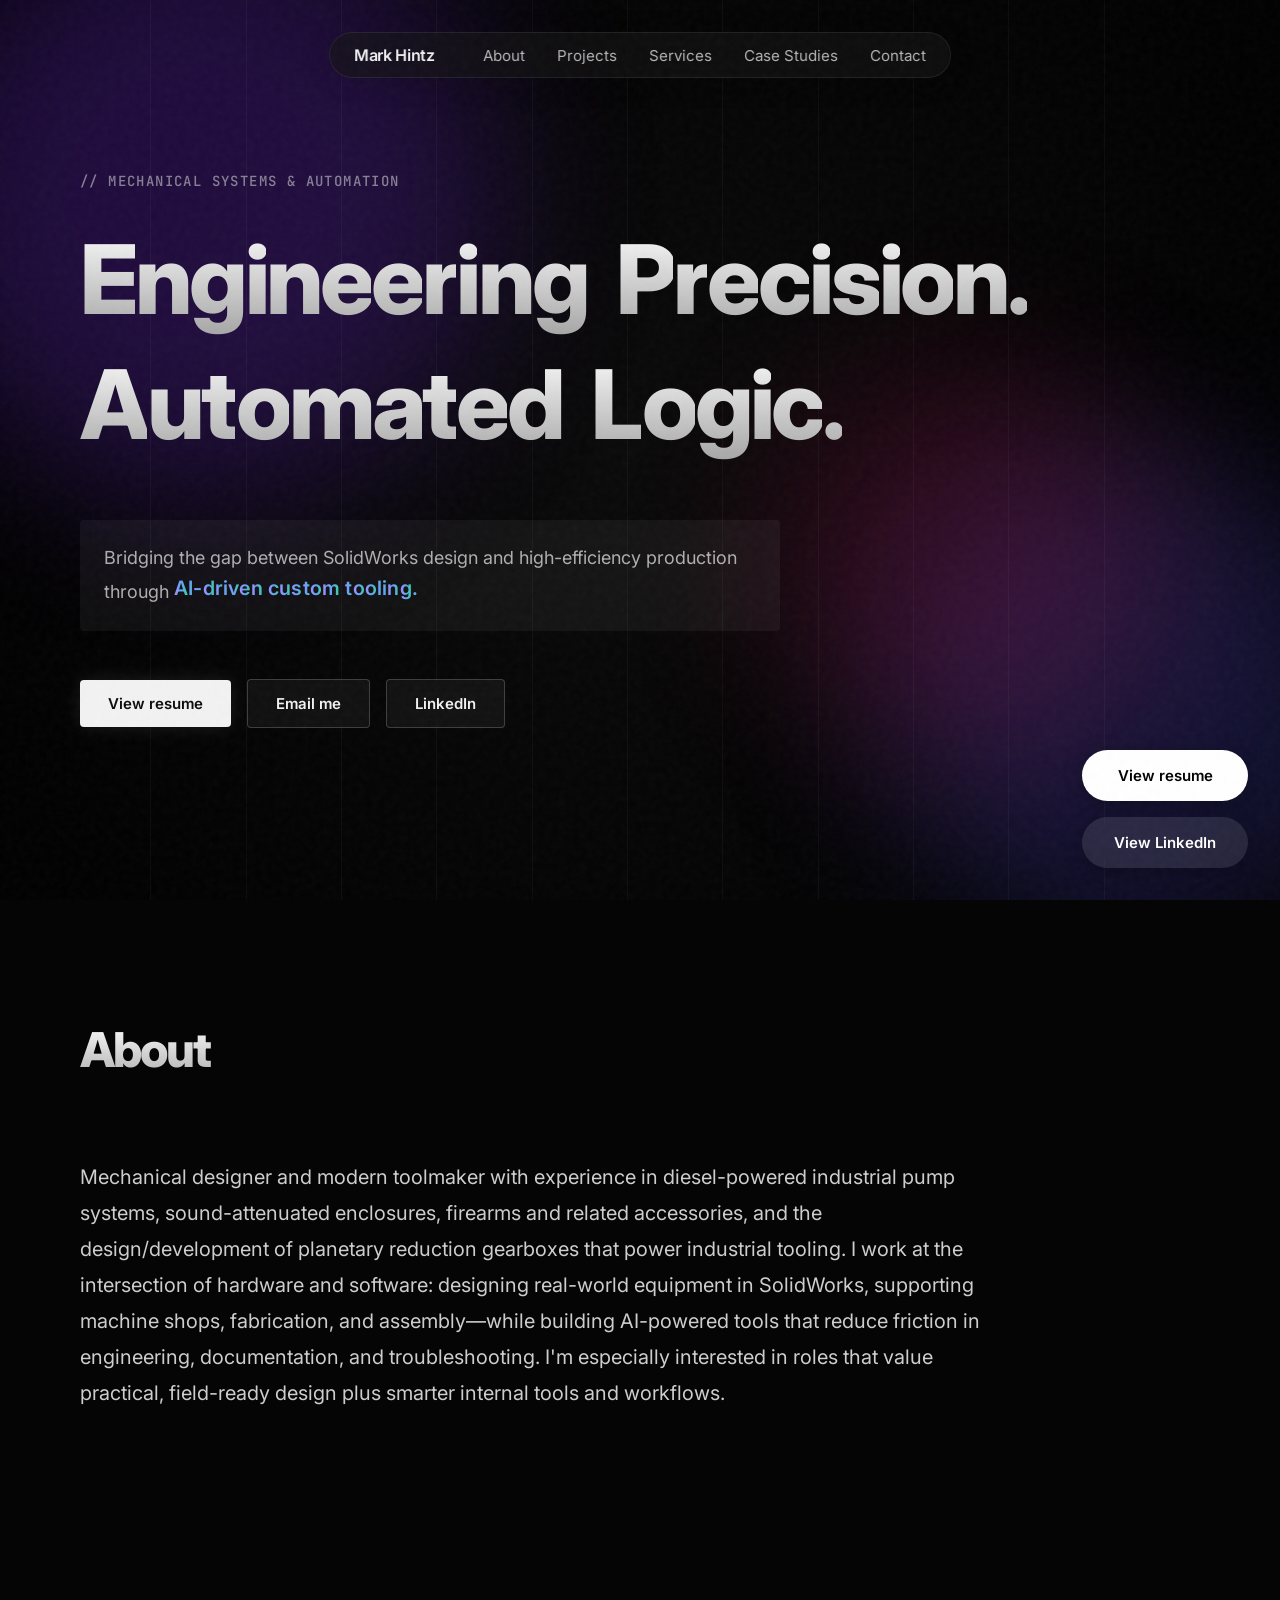
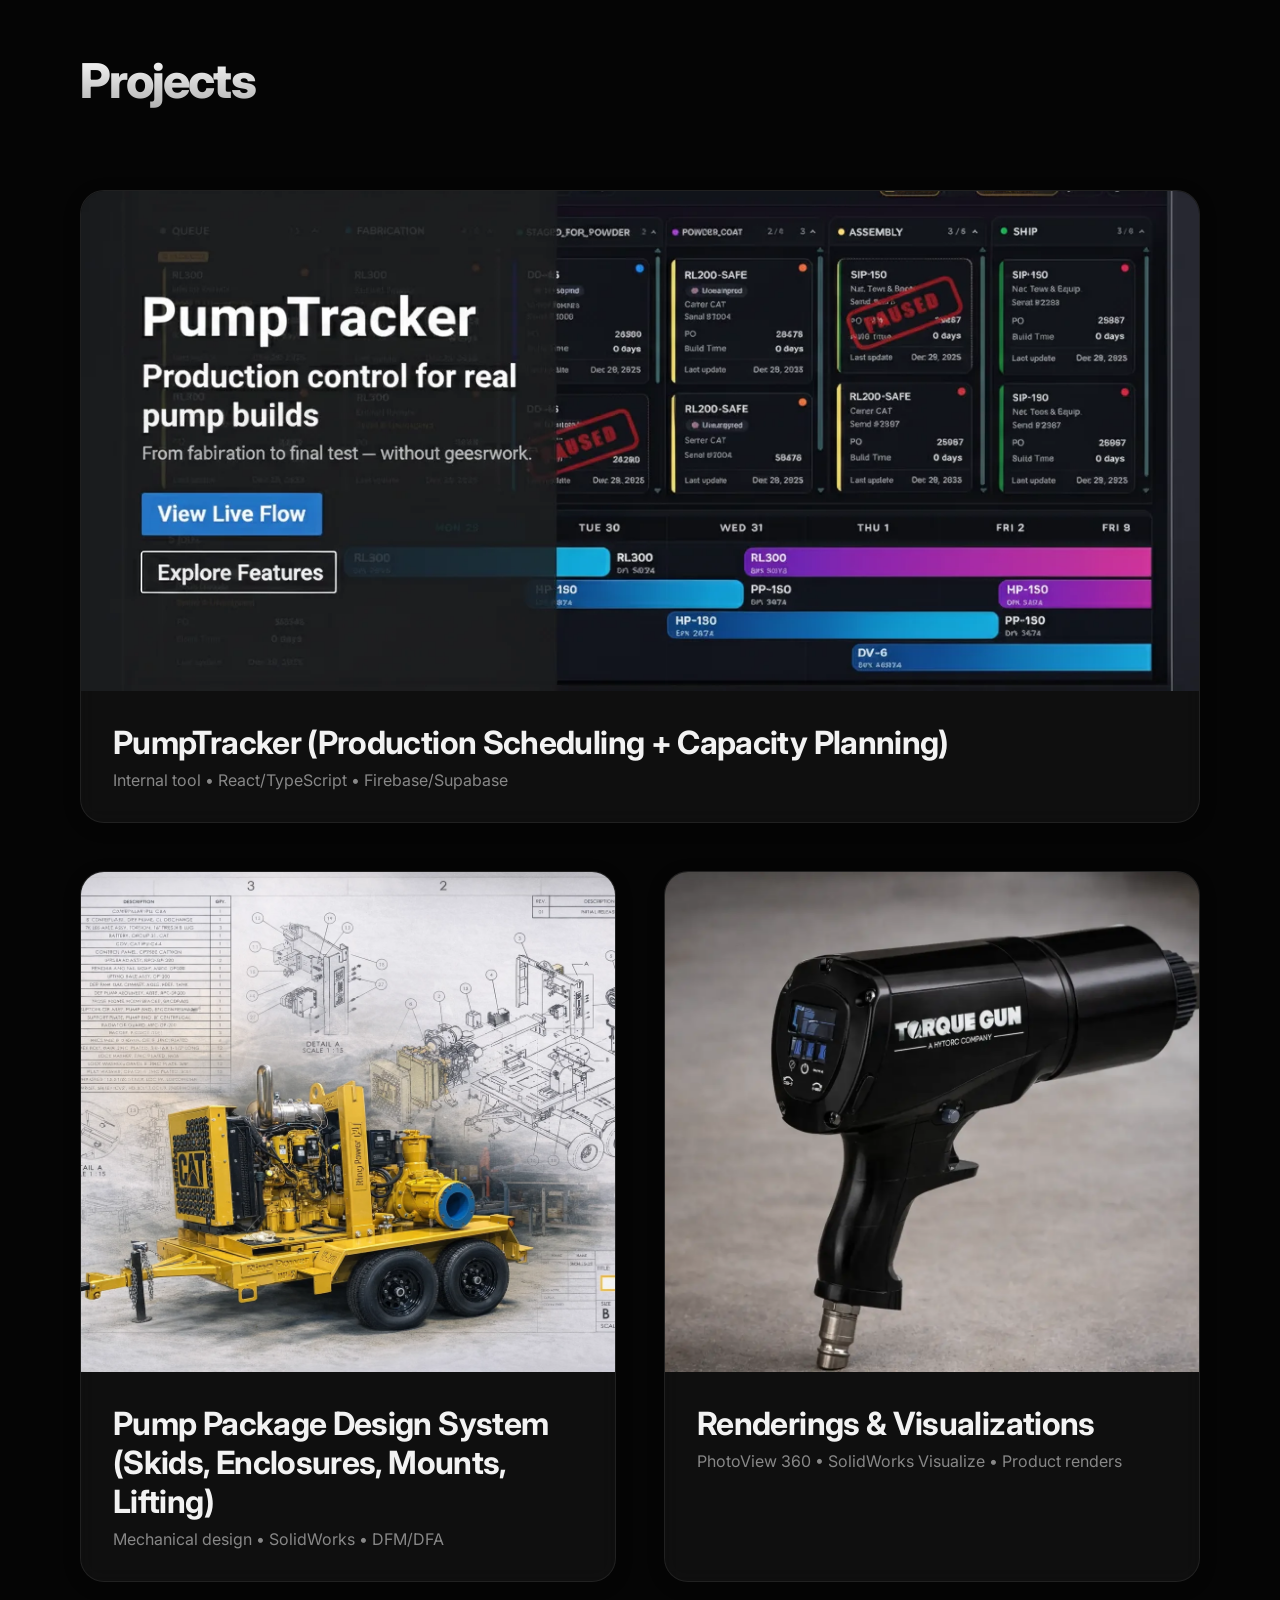
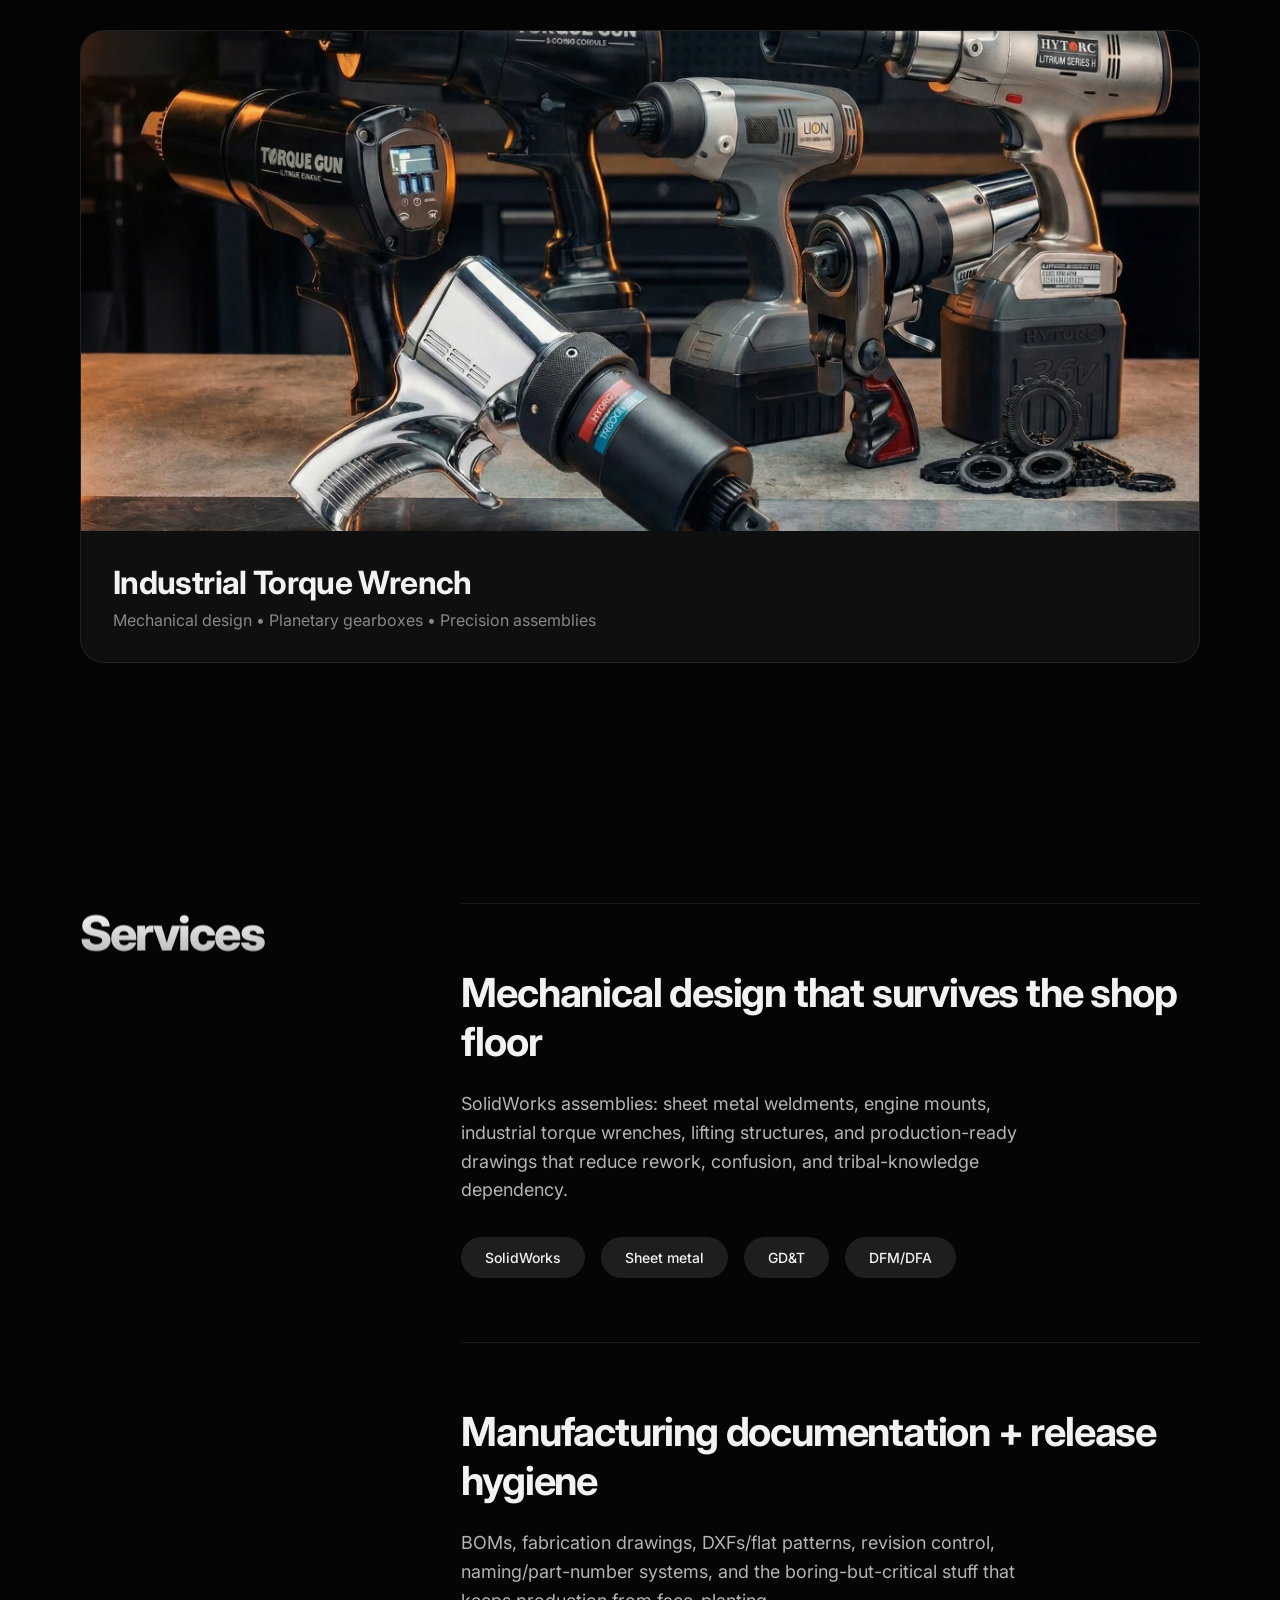
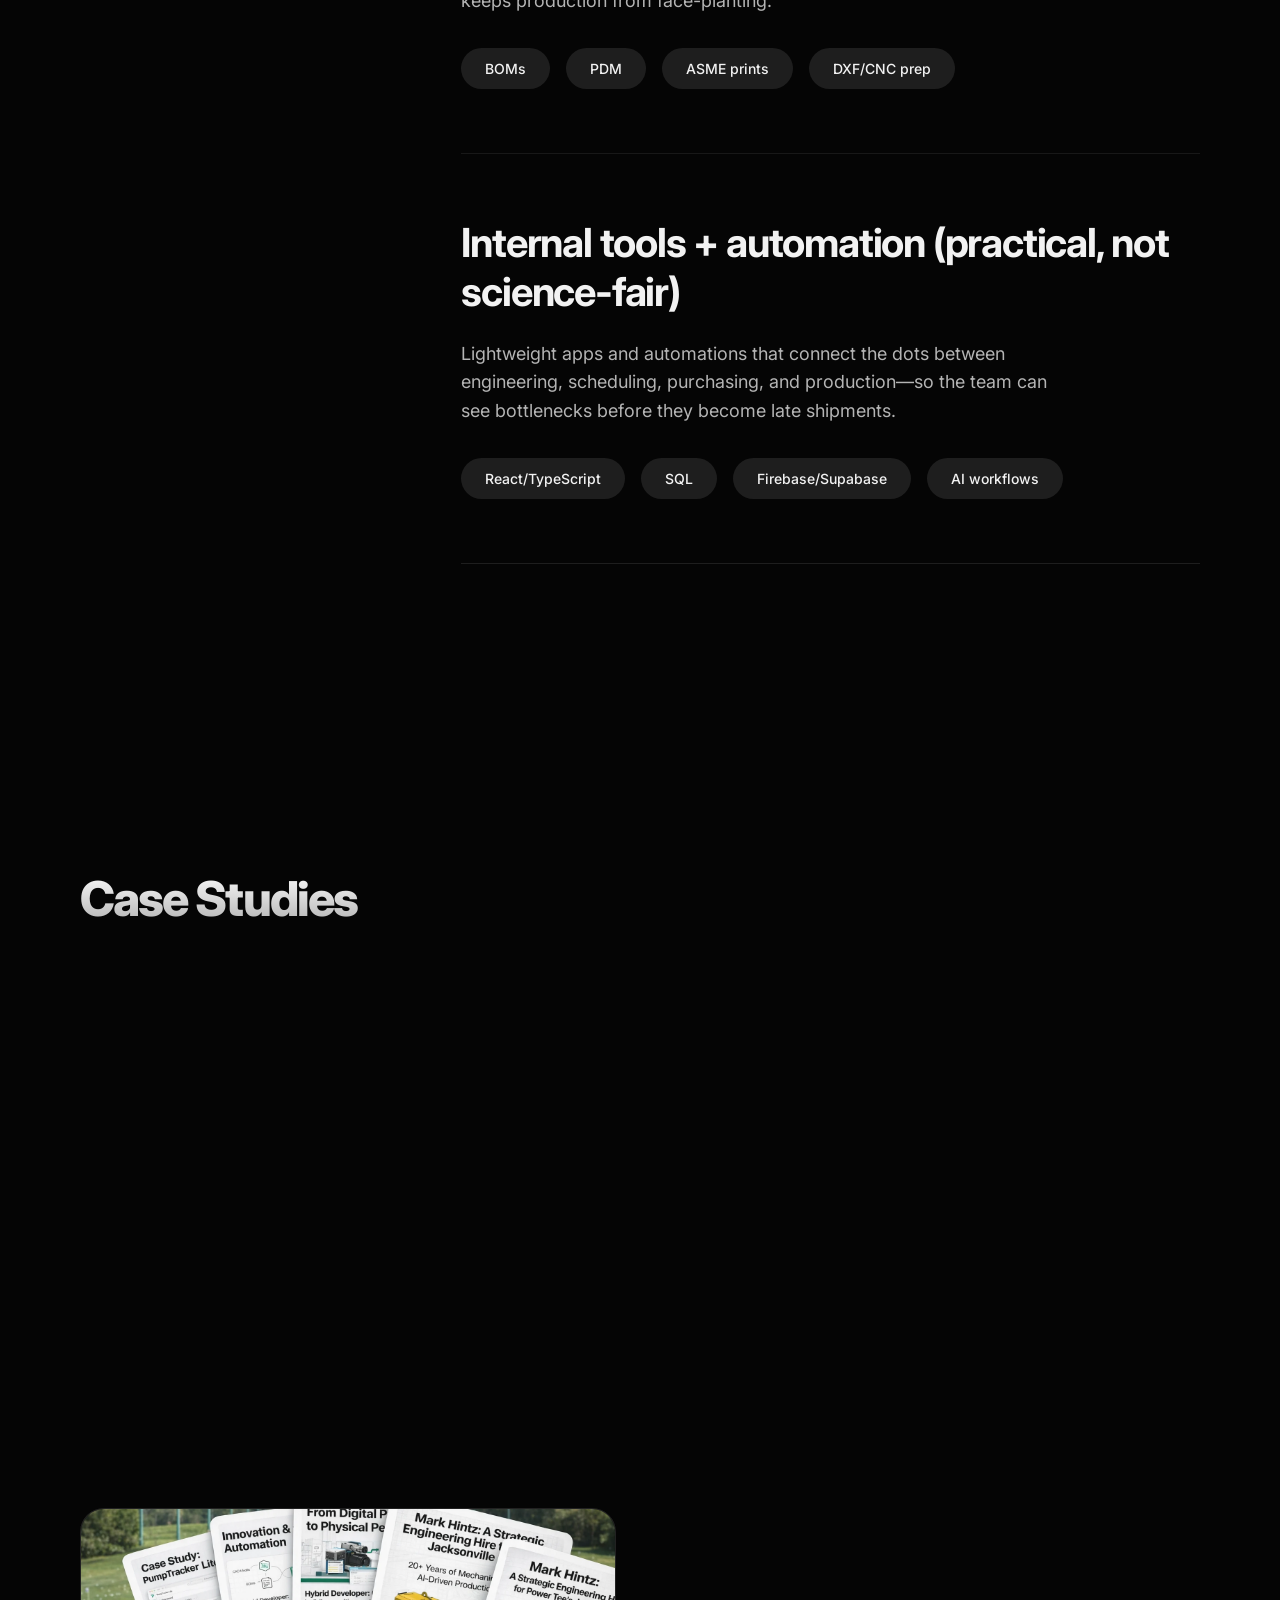
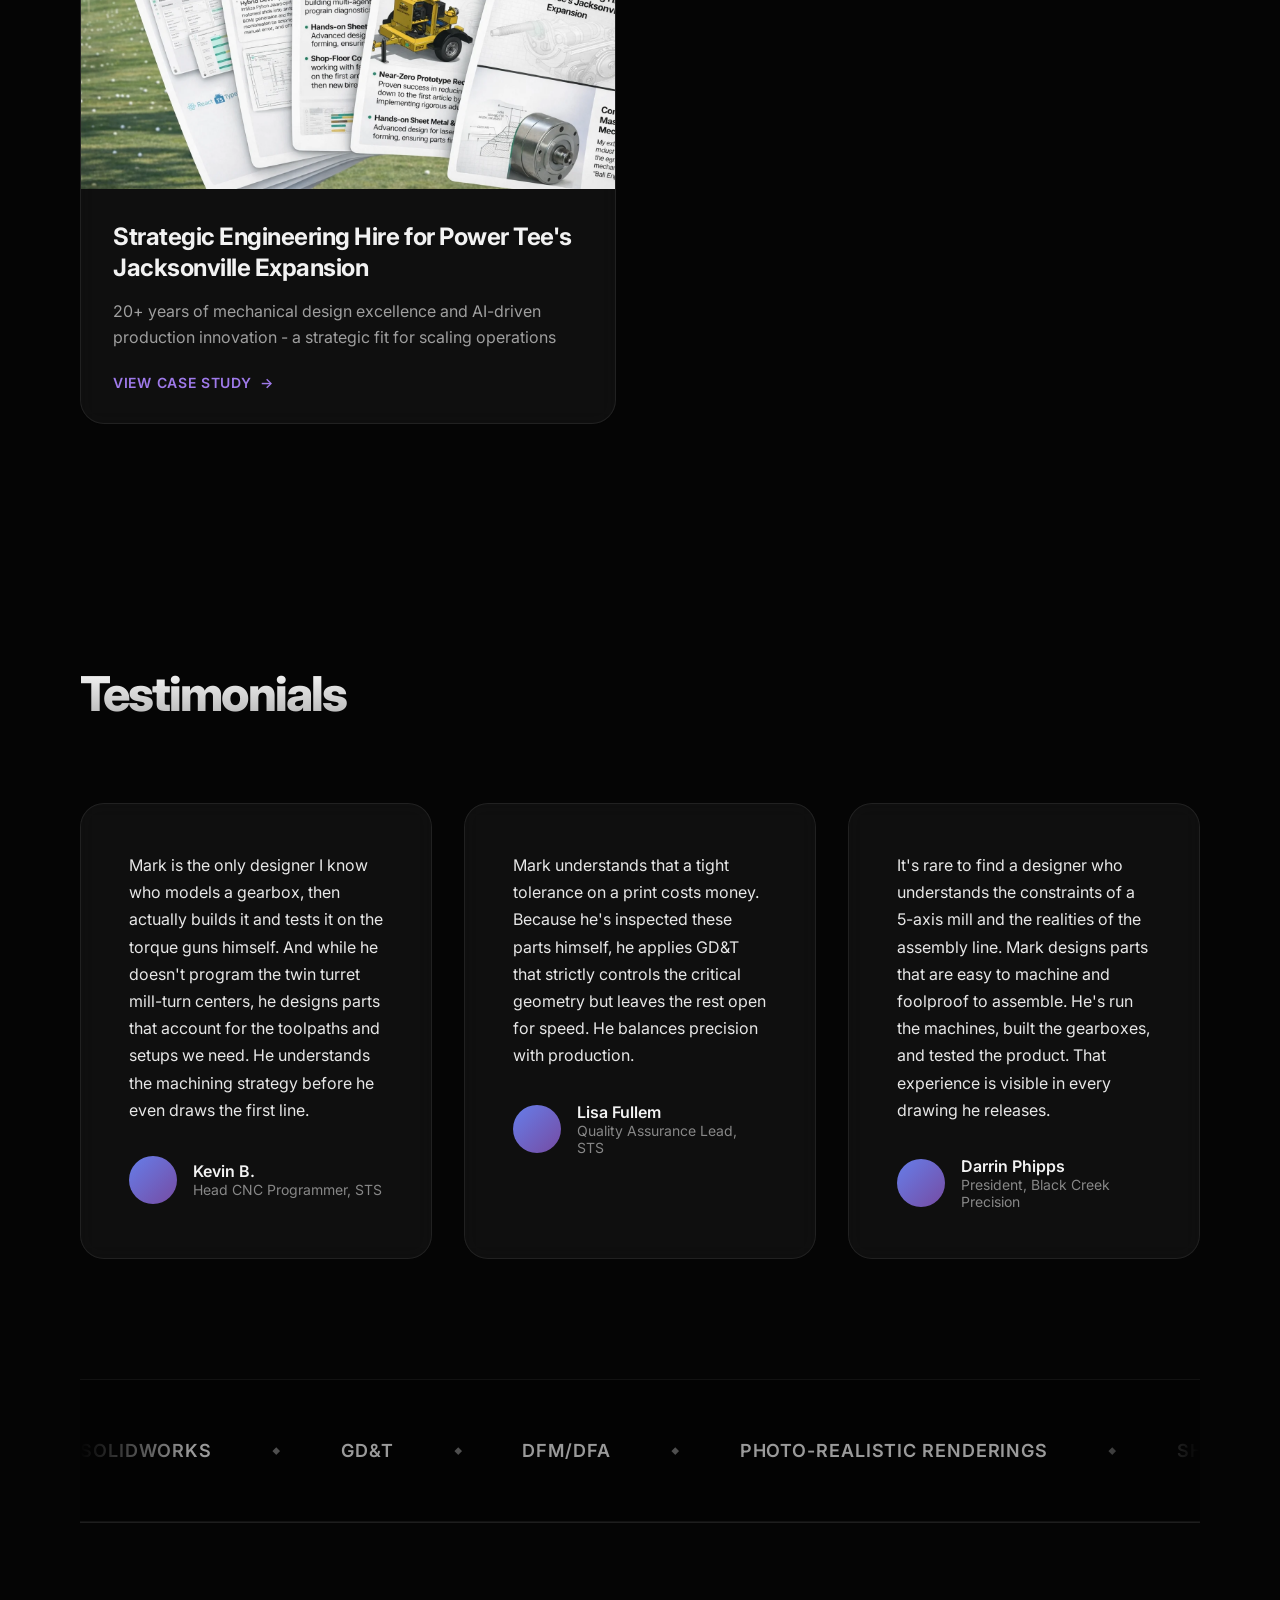
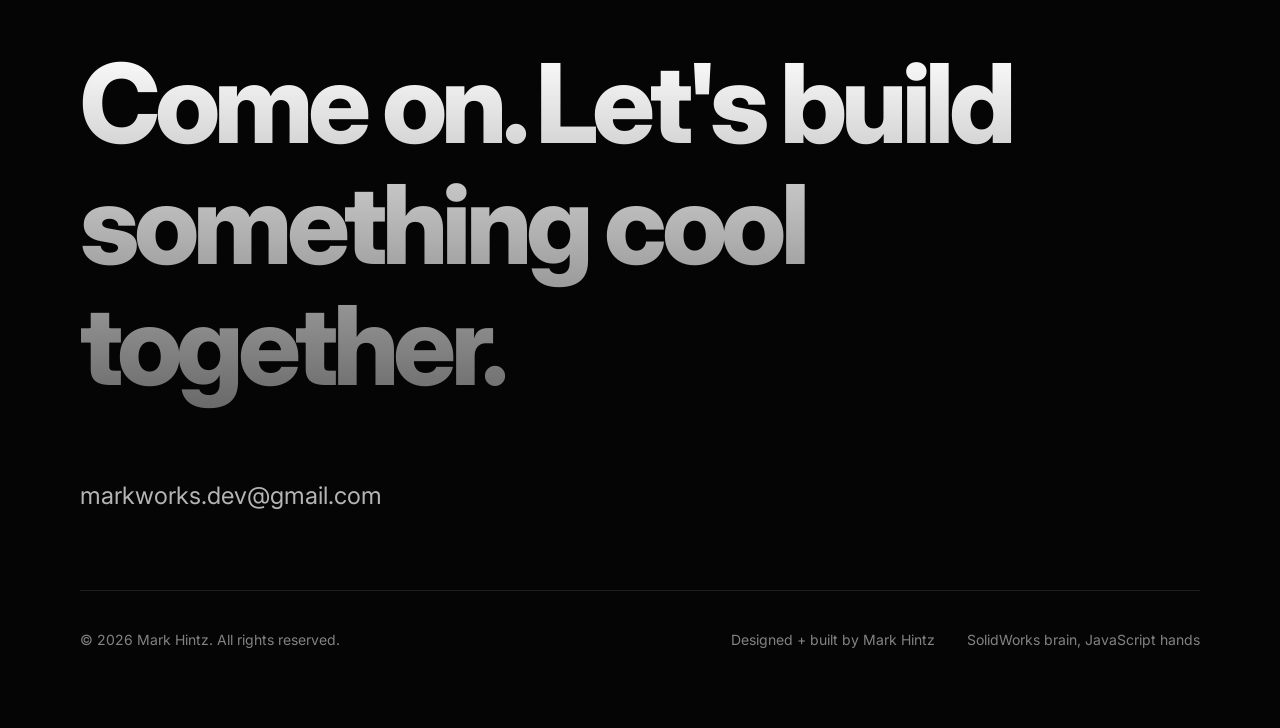
==== site/index.html @ 37dd0a4d "Deploy multi-file portfolio to gh-pages Extracted from standalone HTML: - index.html (clean shell, 4" ====
<!DOCTYPE html>
<html lang="en">
  <head>
    <meta charset="utf-8" />
    <meta content="width=device-width, initial-scale=1.0" name="viewport" />
    <title id="page-title">Portfolio</title>
    <link href="https://fonts.googleapis.com" rel="preconnect" />
    <link crossorigin="" href="https://fonts.gstatic.com" rel="preconnect" />
    <link
      href="https://fonts.googleapis.com/css2?family=Inter:wght@400;500;600;700;800&amp;family=JetBrains+Mono:wght@400;500&amp;display=swap"
      rel="stylesheet"
    />
    
    
  
<link rel="stylesheet" href="css/styles.css">
</head>
  <body>
    <div class="bg-noise"></div>
    <div class="bg-glows">
      <div class="glow-blob glow-blob-1 parallax-layer parallax-layer-1"></div>
      <div class="glow-blob glow-blob-2 parallax-layer parallax-layer-2"></div>
      <div class="glow-blob glow-blob-3 parallax-layer parallax-layer-3"></div>
    </div>
    <div class="grid-overlay">
      <div class="grid-container">
        <div class="grid-line"></div>
        <div class="grid-line"></div>
        <div class="grid-line"></div>
        <div class="grid-line"></div>
        <div class="grid-line"></div>
        <div class="grid-line"></div>
        <div class="grid-line"></div>
        <div class="grid-line"></div>
        <div class="grid-line"></div>
        <div class="grid-line"></div>
        <div class="grid-line"></div>
        <div class="grid-line"></div>
      </div>
    </div>
    <nav class="floating-nav">
      <div class="nav-logo" id="nav-logo"></div>
      <div class="nav-links" id="nav-links"></div>
    </nav>
    <div class="fixed-cta" id="fixed-cta"></div>
    <div class="content-wrapper">
      <section class="hero-section">
        <div class="hero-super-header" id="hero-super-header"></div>
        <div class="hero-title-container">
          <div class="reveal-mask">
            <h1 class="hero-title-line magnetic-text-target" id="title-line-1"></h1>
          </div>
          <div class="reveal-mask">
            <h1 class="hero-title-line magnetic-text-target" id="title-line-2"></h1>
          </div>
        </div>
        <div class="hero-description-box">
          <p class="hero-subtitle" id="hero-subtitle"></p>
        </div>
        <div class="hero-actions" id="hero-actions"></div>
      </section>
      <section class="about-section" id="about">
        <div class="reveal-mask">
          <h2 class="section-title reveal-text">About</h2>
        </div>
        <p class="about-text" id="about-text"></p>
      </section>
      <section class="projects-section" id="projects">
        <div class="reveal-mask">
          <h2 class="section-title reveal-text">Projects</h2>
        </div>
        <div class="projects-grid" id="projects-grid"></div>
      </section>
      <section class="services-section" id="services">
        <div class="services-sticky">
          <div class="reveal-mask">
            <h2 class="section-title reveal-text">Services</h2>
          </div>
        </div>
        <div class="services-content" id="services-content"></div>
      </section>
      <section class="case-studies-section" id="case-studies">
        <div class="reveal-mask">
          <h2 class="section-title reveal-text">Case Studies</h2>
        </div>
        <div class="case-studies-grid" id="case-studies-grid"></div>
      </section>
      <section class="testimonials-section">
        <div class="reveal-mask">
          <h2 class="section-title reveal-text">Testimonials</h2>
        </div>
        <div class="testimonials-grid" id="testimonials-grid"></div>
      </section>
      <!-- Skills Ticker Section -->
      <section class="ticker-section">
        <div class="ticker-wrapper">
          <div class="ticker-track" id="ticker-track"></div>
        </div>
      </section>
      <footer class="footer-section" id="contact">
        <h2 class="footer-cta" id="footer-cta"></h2>
        <a class="footer-email" href="" id="footer-email"> </a>
        <div class="footer-bottom">
          <div class="footer-copyright" id="footer-copyright"></div>
          <div class="footer-credits" id="footer-credits"></div>
        </div>
      </footer>
    </div>
    <div class="lightbox" id="lightbox">
      <button class="lightbox-close" id="lightbox-close">×</button>
      <button class="lightbox-prev" id="lightbox-prev">❮</button>
      <button class="lightbox-next" id="lightbox-next">❯</button>
      <div class="lightbox-content">
        <img alt="" class="lightbox-image" id="lightbox-image" src="" />
      </div>
      <div class="lightbox-counter" id="lightbox-counter"></div>
    </div>
    </div>
    
    
  

<script src="js/scripts.js"></script>
</body>
</html>
---- site/css/styles.css ----
/* === styles.css === */
/* ============================================
   LUCID PORTFOLIO TEMPLATE - STYLES
   ============================================ */

/* RESET & BASE */
* {
  font-family: "Inter", sans-serif;
  margin: 0;
  padding: 0;
  box-sizing: border-box;
    margin: 0;
    padding: 0;
    box-sizing: border-box;
}

html {
    /* scroll-behavior: smooth; -- REMOVED to prevent conflict with Lenis */
}

body {
  background-color: #050505; /* Darker, richer black */
  color: #f2f2f2;
  overflow-x: hidden;
  position: relative;
}

/* ============================================
   AMBIENT BACKGROUNDS
   ============================================ */
.bg-noise {
  position: fixed;
  top: 0;
  left: 0;
  width: 100%;
  height: 100%;
  pointer-events: none;
  z-index: 9999;
  opacity: 0.035;
  background-image: url("[data-uri]");
}

.bg-glows {
  position: fixed;
  top: 0;
  left: 0;
  width: 100%;
  height: 100%;
  z-index: -1;
  overflow: hidden;
  background: radial-gradient(circle at 50% 50%, #0a0a0a 0%, #000000 100%);
}

.glow-blob {
  position: absolute;
  border-radius: 50%;
  filter: blur(80px);
  opacity: 0.4;
  animation: floatBlob 20s infinite alternate cubic-bezier(0.4, 0, 0.2, 1);
}

.glow-blob-1 {
  width: 600px;
  height: 600px;
  background: #4c1d95; /* Deep Purple */
  top: -100px;
  left: -100px;
  animation-delay: 0s;
}

.glow-blob-2 {
  width: 500px;
  height: 500px;
  background: #312e81; /* Indigo */
  bottom: -50px;
  right: -100px;
  animation-delay: -5s;
}

.glow-blob-3 {
  width: 400px;
  height: 400px;
  background: #be185d; /* Pink/Magenta Accent */
  top: 40%;
  left: 60%;
  opacity: 0.2;
  animation-delay: -10s;
}

@keyframes floatBlob {
  0% {
    transform: translate(0, 0) scale(1);
  }
  100% {
    transform: translate(40px, -40px) scale(1.1);
  }
}

/* ============================================
   12-COLUMN GRID OVERLAY
   ============================================ */
.grid-overlay {
  position: fixed;
  top: 0;
  left: 0;
  right: 0;
  bottom: 0;
  pointer-events: none;
  z-index: 0;
}

.grid-container {
  max-width: 1400px;
  margin: 0 auto;
  height: 100%;
  display: grid;
  grid-template-columns: repeat(12, 1fr);
  gap: 24px;
  padding: 0 80px;
}

.grid-line {
    border-right: 1px solid rgba(255, 255, 255, 0.04); /* Fainter grid lines */
    height: 100%;
}

.grid-line:last-child {
  border-right: none;
}

/* ============================================
   CONTENT WRAPPER
   ============================================ */
.content-wrapper {
  position: relative;
  z-index: 1;
  max-width: 1400px;
  margin: 0 auto;
  padding: 0 80px;
}

/* ============================================
   FLOATING NAVIGATION
   ============================================ */
.floating-nav {
  position: fixed;
  top: 32px;
  left: 50%;
  transform: translateX(-50%);
  background: rgba(20, 20, 20, 0.6);
  backdrop-filter: blur(16px);
  -webkit-backdrop-filter: blur(16px);
  border-radius: 100px;
  padding: 12px 24px;
  display: flex;
  align-items: center;
  gap: 48px;
  z-index: 100;
  border: 1px solid rgba(255, 255, 255, 0.08);
  box-shadow: 0 4px 30px rgba(0, 0, 0, 0.1);
}

.nav-logo {
  font-weight: 600;
  font-size: 16px;
  letter-spacing: -0.02em;
}

.nav-links {
  display: flex;
  gap: 32px;
}

.nav-link {
  color: rgba(255, 255, 255, 0.7);
  text-decoration: none;
  font-size: 15px;
  transition: color 0.2s;
}

.nav-link:hover {
  color: rgba(255, 255, 255, 1);
}

/* ============================================
   HERO SECTION - Industrial Tech Aesthetic
   ============================================ */
.hero-section {
  min-height: 100vh;
  display: flex;
  flex-direction: column;
  justify-content: center;
  padding-top: 120px;
  padding-bottom: 120px;
}

.hero-super-header {
  font-family: "JetBrains Mono", monospace;
  font-size: 14px;
  font-weight: 500;
  text-transform: uppercase;
  letter-spacing: 0.1em;
  color: rgba(242, 242, 242, 0.5);
  margin-bottom: 32px;
  opacity: 0;
  transform: translateY(20px);
  transition: opacity 0.6s cubic-bezier(0.4, 0, 0.2, 1),
    transform 0.6s cubic-bezier(0.4, 0, 0.2, 1);
}

.hero-super-header.animate {
  opacity: 1;
  transform: translateY(0);
}

.hero-title-container {
  margin-bottom: 48px;
}

.hero-title-line {
  font-size: 96px;
  font-weight: 800; /* Bolder */
  line-height: 1.2; /* Increased from 1.05 to prevent clipping */
  letter-spacing: -0.04em;
  color: #f2f2f2;
  padding-bottom: 0.1em; /* Extra space for descenders */
  /* Optional: Gentle gradient fill for text */
  background: linear-gradient(180deg, #ffffff 0%, #a5a5a5 100%);
  -webkit-background-clip: text;
  -webkit-text-fill-color: transparent;
  background-clip: text;
  text-fill-color: transparent;
  /* Start visible - let child magnetic-text chars handle the animation */
  opacity: 1;
  transform: translateY(0);
}

/* When magnetic-text is applied, don't use the parent animation */
.hero-title-line.magnetic-text {
  opacity: 1 !important;
  transform: none !important;
}

#title-line-1 {
  transition-delay: 0.1s;
}

#title-line-2 {
  transition-delay: 0.25s;
}

.hero-description-box {
  background: rgba(255, 255, 255, 0.05);
  border-radius: 4px;
  padding: 24px;
  max-width: 700px; /* Widened to accommodate cycling text */
  margin-bottom: 48px;
  overflow: visible; /* Ensure cycling text is visible */
}

.hero-subtitle {
  font-size: 18px;
  font-weight: 400;
  line-height: 1.6;
  color: rgba(242, 242, 242, 0.7);
  margin: 0;
}

.hero-actions {
  display: flex;
  gap: 16px;
  align-items: center;
}

.hero-dot {
  display: none;
}

.hero-link {
  display: inline-block;
  padding: 14px 28px;
  font-weight: 600;
  font-size: 15px;
  text-decoration: none;
  border-radius: 4px;
  transition: all 0.2s ease;
}

.hero-link:first-of-type {
  background: #f2f2f2;
  color: #0d0d0d;
  box-shadow: 0 0 20px rgba(255, 255, 255, 0.1);
}

.hero-link:first-of-type:hover {
  background: #ffffff;
  transform: translateY(-2px);
  box-shadow: 0 0 30px rgba(255, 255, 255, 0.3);
}

.hero-link:not(:first-of-type) {
  background: rgba(255, 255, 255, 0.05); /* Glassy background */
  backdrop-filter: blur(10px);
  color: #f2f2f2;
  border: 1px solid rgba(242, 242, 242, 0.2);
}

.hero-link:not(:first-of-type):hover {
  border-color: #f2f2f2;
  color: #f2f2f2;
  background: rgba(255, 255, 255, 0.1);
  box-shadow: 0 0 20px rgba(255, 255, 255, 0.1);
}

/* ============================================
   ABOUT SECTION
   ============================================ */
.about-section {
  padding: 120px 0;
  max-width: 900px;
}

.about-text {
  font-size: 20px;
  line-height: 1.8;
  color: rgba(255, 255, 255, 0.8);
}

/* ============================================
   PROJECTS SECTION
   ============================================ */
.projects-section {
  padding: 120px 0;
}

.section-title {
  font-size: 48px;
  font-weight: 800;
  letter-spacing: -0.04em;
  margin-bottom: 80px;
  background: linear-gradient(180deg, #ffffff 0%, #b0b0b0 100%);
  -webkit-background-clip: text;
  -webkit-text-fill-color: transparent;
  background-clip: text;
}

.projects-grid {
  display: grid;
  grid-template-columns: repeat(2, 1fr);
  gap: 48px;
  grid-auto-flow: dense; /* Helps pack the bento grid tightly */
}

/* BENTO GRID UTILITIES */
.project-card.span-2 {
    grid-column: span 2;
}

@media (max-width: 1024px) {
    .project-card.span-2 {
        grid-column: span 1;
    }
}

.project-card {
  cursor: pointer;
  overflow: visible; /* Needed for 3D pop-out elements to not be clipped if they extend? actually hidden usually breaks 3D children sometimes, but let's keep hidden for border-radius mask */
  overflow: hidden; /* keeping it hidden for now to maintain border radius clipping of image */
  border-radius: 24px;
  background: rgba(30, 30, 30, 0.4);
  border: 1px solid rgba(255, 255, 255, 0.08);
  backdrop-filter: blur(10px);
  -webkit-backdrop-filter: blur(10px);
  transition: transform 0.1s linear, background 0.4s ease, box-shadow 0.4s ease, border-color 0.4s ease; /* Fast transform for tilt */
  box-shadow: 0 4px 20px rgba(0, 0, 0, 0.1);
  transform-style: preserve-3d;
  will-change: transform;
}

.project-card:hover {
  transform: translateY(-8px) scale(1.01);
  background: rgba(40, 40, 40, 0.6);
  border-color: rgba(255, 255, 255, 0.2);
  box-shadow: 0 20px 40px rgba(0, 0, 0, 0.4), 0 0 40px rgba(76, 29, 149, 0.1); /* Subtle colored glow */
}

.project-image-container {
  width: 100%;
  height: 500px;
  overflow: hidden;
  position: relative;
}

.project-image {
  width: 100%;
  height: 100%;
  object-fit: cover;
  transition: transform 0.4s cubic-bezier(0.25, 1, 0.5, 1);
  transform: translateZ(0);
}

.project-card:hover .project-image {
  transform: scale(1.1) translateZ(50px); /* Pop out effect */
}

.project-info {
  padding: 32px;
}

.project-title {
  font-size: 32px;
  font-weight: 700;
  letter-spacing: -0.02em;
  margin-bottom: 8px;
}

.project-category {
  font-size: 16px;
  color: rgba(255, 255, 255, 0.5);
}

/* ============================================
   SERVICES SECTION
   ============================================ */
.services-section {
  padding: 120px 0;
  display: grid;
  grid-template-columns: repeat(12, 1fr);
  gap: 24px;
}

.services-sticky {
  grid-column: 1 / 5;
  position: sticky;
  top: 120px;
  align-self: start;
}

.services-content {
  grid-column: 5 / 13;
}

.service-item {
  border-top: 1px solid rgba(255, 255, 255, 0.08);
  padding: 64px 0;
}

.service-item:last-child {
  border-bottom: 1px solid rgba(255, 255, 255, 0.1);
}

.service-title {
  font-size: 40px;
  font-weight: 700;
  letter-spacing: -0.03em;
  margin-bottom: 24px;
}

.service-description {
  font-size: 18px;
  line-height: 1.6;
  color: rgba(255, 255, 255, 0.7);
  margin-bottom: 32px;
  max-width: 600px;
}

.service-tags {
  display: flex;
  gap: 16px;
  flex-wrap: wrap;
}

.service-tag {
  background: rgba(255, 255, 255, 0.1);
  padding: 12px 24px;
  border-radius: 100px;
  font-size: 14px;
  font-weight: 500;
}

/* ============================================
   CASE STUDIES SECTION
   ============================================ */
.case-studies-section {
  padding: 120px 0;
}

.case-studies-grid {
  display: grid;
  grid-template-columns: repeat(2, 1fr);
  gap: 48px;
}

.case-study-card {
  cursor: pointer;
  border-radius: 24px;
  overflow: hidden;
  background: rgba(30, 30, 30, 0.4);
  border: 1px solid rgba(255, 255, 255, 0.08);
  backdrop-filter: blur(10px);
  transition: all 0.4s cubic-bezier(0.25, 1, 0.5, 1), border-color 0.3s ease;
  display: flex;
  flex-direction: column;
  text-decoration: none;
  color: inherit;
}

.case-study-card:hover {
  transform: translateY(-8px);
  border-color: rgba(255, 255, 255, 0.3);
  box-shadow: 0 20px 40px rgba(0, 0, 0, 0.3);
}

.case-study-image-container {
  width: 100%;
  height: 280px;
  overflow: hidden;
  background: linear-gradient(135deg, #1a1a1a 0%, #2d2d2d 100%);
  display: flex;
  align-items: center;
  justify-content: center;
}

.case-study-image {
  width: 100%;
  height: 100%;
  object-fit: cover;
  transition: transform 0.6s cubic-bezier(0.4, 0, 0.2, 1);
}

.case-study-card:hover .case-study-image {
  transform: scale(1.05);
}

.case-study-info {
  padding: 32px;
  flex: 1;
  display: flex;
  flex-direction: column;
}

.case-study-title {
  font-size: 24px;
  font-weight: 700;
  letter-spacing: -0.02em;
  margin-bottom: 16px;
  line-height: 1.3;
}

.case-study-description {
  font-size: 16px;
  line-height: 1.6;
  color: rgba(255, 255, 255, 0.6);
  margin-bottom: 24px;
  flex: 1;
}

.case-study-cta {
  display: inline-flex;
  align-items: center;
  gap: 8px;
  font-size: 14px;
  font-weight: 600;
  color: #9f7aea;
  text-transform: uppercase;
  letter-spacing: 0.05em;
}

.case-study-cta::after {
  content: "→";
  transition: transform 0.2s ease;
}

.case-study-card:hover .case-study-cta::after {
  transform: translateX(4px);
}

/* ============================================
   TESTIMONIALS SECTION
   ============================================ */
.testimonials-section {
  padding: 120px 0;
}

.testimonials-grid {
  display: grid;
  grid-template-columns: repeat(3, 1fr);
  gap: 32px;
}

.testimonial-card {
  background: rgba(30, 30, 30, 0.4);
  padding: 48px;
  border-radius: 24px;
  border: 1px solid rgba(255, 255, 255, 0.08);
  backdrop-filter: blur(10px);
  transition: transform 0.3s ease;
}

.testimonial-card:hover {
  background: rgba(40, 40, 40, 0.5);
  border-color: rgba(255, 255, 255, 0.15);
}

.testimonial-text {
  font-size: 16px;
  line-height: 1.7;
  color: rgba(255, 255, 255, 0.9);
  margin-bottom: 32px;
}

.testimonial-author {
  display: flex;
  align-items: center;
  gap: 16px;
}

.testimonial-avatar {
  width: 48px;
  height: 48px;
  border-radius: 50%;
  background: linear-gradient(135deg, #667eea 0%, #764ba2 100%);
  flex-shrink: 0;
}

.testimonial-name {
  font-weight: 600;
  font-size: 16px;
}

.testimonial-role {
  font-size: 14px;
  color: rgba(255, 255, 255, 0.5);
}

/* ============================================
   FOOTER
   ============================================ */
.footer-section {
  padding: 120px 0 80px;
  border-top: 1px solid rgba(255, 255, 255, 0.1);
}

.footer-cta {
  font-size: 110px; /* Massive footer text */
  font-weight: 800;
  letter-spacing: -0.05em;
  line-height: 1.1; /* Increased from 0.9 to prevent clipping */
  padding-bottom: 0.1em; /* Extra space for descenders */
  margin-bottom: 64px;
  max-width: 100%;
  background: linear-gradient(180deg, #ffffff 0%, #666666 100%);
  -webkit-background-clip: text;
  -webkit-text-fill-color: transparent;
  background-clip: text;
}

.footer-email {
  font-size: 24px;
  color: rgba(255, 255, 255, 0.7);
  text-decoration: none;
  display: inline-block;
  margin-bottom: 80px;
  transition: color 0.2s;
}

.footer-email:hover {
  color: #ffffff;
}

.footer-bottom {
  display: flex;
  justify-content: space-between;
  align-items: center;
  padding-top: 40px;
  border-top: 1px solid rgba(255, 255, 255, 0.1);
}

.footer-copyright {
  font-size: 14px;
  color: rgba(255, 255, 255, 0.5);
}

.footer-credits {
  display: flex;
  gap: 32px;
  font-size: 14px;
  color: rgba(255, 255, 255, 0.5);
}

/* ============================================
   FIXED CTA BUTTONS
   ============================================ */
.fixed-cta {
  position: fixed;
  right: 32px;
  bottom: 32px;
  display: flex;
  flex-direction: column;
  gap: 16px;
  z-index: 100;
}

.cta-button {
  background: #ffffff;
  color: #000000;
  padding: 16px 32px;
  border-radius: 100px;
  font-weight: 600;
  font-size: 15px;
  text-decoration: none;
  transition: transform 0.2s, box-shadow 0.2s;
  box-shadow: 0 4px 20px rgba(0, 0, 0, 0.3);
  text-align: center;
}

.cta-button:hover {
  transform: translateY(-2px);
  box-shadow: 0 8px 30px rgba(0, 0, 0, 0.4);
}

.cta-button-secondary {
  background: rgba(255, 255, 255, 0.1);
  color: #ffffff;
  backdrop-filter: blur(10px);
}

/* ============================================
   LIGHTBOX
   ============================================ */
.lightbox {
  display: none;
  position: fixed;
  top: 0;
  left: 0;
  right: 0;
  bottom: 0;
  background: rgba(0, 0, 0, 0.8);
  backdrop-filter: blur(20px);
  -webkit-backdrop-filter: blur(20px);
  z-index: 1000;
  justify-content: center;
  align-items: center;
}

.lightbox.active {
  display: flex;
}

.lightbox-content {
  max-width: 90vw;
  max-height: 85vh;
  display: flex;
  justify-content: center;
  align-items: center;
}

.lightbox-image {
  max-width: 100%;
  max-height: 85vh;
  object-fit: contain;
  border-radius: 8px;
  box-shadow: 0 20px 60px rgba(0, 0, 0, 0.5);
}

.lightbox-close {
  position: absolute;
  top: 24px;
  right: 32px;
  background: none;
  border: none;
  color: #ffffff;
  font-size: 48px;
  cursor: pointer;
  opacity: 0.7;
  transition: opacity 0.2s;
  z-index: 1001;
  line-height: 1;
}

.lightbox-close:hover {
  opacity: 1;
}

.lightbox-prev,
.lightbox-next {
  position: absolute;
  top: 50%;
  transform: translateY(-50%);
  background: rgba(255, 255, 255, 0.1);
  border: none;
  color: #ffffff;
  font-size: 32px;
  cursor: pointer;
  padding: 20px 16px;
  border-radius: 8px;
  opacity: 0.7;
  transition: opacity 0.2s, background 0.2s;
  z-index: 1001;
}

.lightbox-prev:hover,
.lightbox-next:hover {
  opacity: 1;
  background: rgba(255, 255, 255, 0.2);
}

.lightbox-prev {
  left: 24px;
}

.lightbox-next {
  right: 24px;
}

.lightbox-counter {
  position: absolute;
  bottom: 24px;
  left: 50%;
  transform: translateX(-50%);
  color: rgba(255, 255, 255, 0.7);
  font-size: 14px;
  font-weight: 500;
}

/* ============================================
   RESPONSIVE BREAKPOINTS
   ============================================ */
@media (max-width: 1024px) {
  .grid-container {
    padding: 0 40px;
  }

  .content-wrapper {
    padding: 0 40px;
  }

  .hero-title-line {
    font-size: 64px;
  }

  .projects-grid {
    grid-template-columns: 1fr;
  }

  .case-studies-grid,
  .testimonials-grid {
    grid-template-columns: 1fr;
  }

  .services-section {
    grid-template-columns: 1fr;
  }

  .services-sticky {
    position: relative;
    top: 0;
    grid-column: 1 / -1;
  }

  .services-content {
    grid-column: 1 / -1;
  }
}

@media (max-width: 640px) {
  .grid-container {
    padding: 0 24px;
  }

  .content-wrapper {
    padding: 0 24px;
  }

  .floating-nav {
    width: auto;
    max-width: calc(100% - 32px);
    gap: 16px;
    padding: 12px 20px;
    overflow-x: auto; /* Scrollable pill */
    -webkit-overflow-scrolling: touch;
    white-space: nowrap;
    justify-content: flex-start; /* Align left to allow scrolling start */
    /* Hide scrollbar */
    scrollbar-width: none;
    -ms-overflow-style: none;
  }
  
  .floating-nav::-webkit-scrollbar {
    display: none;
  }

  .nav-logo {
     display: none; /* Save space on mobile, or keep if small? Let's hide to focus on links */
  }

  .nav-links {
    gap: 24px;
    display: flex;
    flex-wrap: nowrap;
  }

  .hero-title-line {
    font-size: 48px;
  }

  .hero-title-container {
    grid-column: 1 / -1;
  }

  .hero-subtitle,
  .hero-actions {
    grid-column: 1 / -1;
  }

  .case-studies-grid,
  .testimonials-grid {
    grid-template-columns: 1fr;
  }

  .footer-cta {
    font-size: 48px;
  }

  .footer-bottom {
    flex-direction: column;
    gap: 24px;
    align-items: flex-start;
  }

  .fixed-cta {
    right: 16px;
    bottom: 16px;
  }
}

/* ============================================
   MASK-REVEAL ANIMATIONS
   ============================================ */
.reveal-mask {
    overflow: hidden;
    display: block;
}

.reveal-text {
    transform: translateY(110%);
    transition: transform 1.2s cubic-bezier(0.16, 1, 0.3, 1);
    display: block;
    will-change: transform;
}

.reveal-mask.animate .reveal-text {
    transform: translateY(0);
}

/* === animations.css === */
/* ============================================
   ENHANCED PORTFOLIO ANIMATIONS
   Premium animation effects for cutting-edge feel
   ============================================ */

/* ============================================
   1. MAGNETIC TEXT REVEAL
   Character-by-character spring entrance
   ============================================ */
.magnetic-text {
  display: inline-flex;
  flex-wrap: wrap;
  overflow: hidden;
}

.magnetic-text .char {
  display: inline-block;
  opacity: 0;
  transform: translateY(100%);
  animation: magneticReveal 0.8s cubic-bezier(0.16, 1, 0.3, 1) forwards;
  /* Override inherited transparent fill from parent gradient text */
  background: linear-gradient(180deg, #ffffff 0%, #a5a5a5 100%) !important;
  -webkit-background-clip: text !important;
  -webkit-text-fill-color: transparent !important;
  background-clip: text !important;
  color: #ffffff; /* Fallback for browsers that don't support background-clip: text */
}

@keyframes magneticReveal {
  0% {
    opacity: 0;
    transform: translateY(100%) rotate(8deg);
  }
  60% {
    opacity: 1;
    transform: translateY(-5%) rotate(-1deg);
  }
  100% {
    opacity: 1;
    transform: translateY(0) rotate(0deg);
  }
}

/* Staggered delays generated by JS, but define base timing */
.magnetic-text .char:nth-child(1) {
  animation-delay: 0.05s;
}
.magnetic-text .char:nth-child(2) {
  animation-delay: 0.08s;
}
.magnetic-text .char:nth-child(3) {
  animation-delay: 0.11s;
}
.magnetic-text .char:nth-child(4) {
  animation-delay: 0.14s;
}
.magnetic-text .char:nth-child(5) {
  animation-delay: 0.17s;
}
.magnetic-text .char:nth-child(6) {
  animation-delay: 0.2s;
}
.magnetic-text .char:nth-child(7) {
  animation-delay: 0.23s;
}
.magnetic-text .char:nth-child(8) {
  animation-delay: 0.26s;
}
.magnetic-text .char:nth-child(9) {
  animation-delay: 0.29s;
}
.magnetic-text .char:nth-child(10) {
  animation-delay: 0.32s;
}

/* Word wrapper for proper spacing */
.magnetic-text .word {
  display: inline-flex;
  margin-right: 0.3em;
  white-space: nowrap;
}

.magnetic-text .word:last-child {
  margin-right: 0;
}

/* ============================================
   2. PARALLAX FLOATING BACKGROUND
   Mouse-reactive depth movement
   ============================================ */
.parallax-layer {
  transition: transform 0.4s cubic-bezier(0.25, 0.46, 0.45, 0.94);
  will-change: transform;
}

.parallax-layer-1 {
  --parallax-speed: 0.02;
}

.parallax-layer-2 {
  --parallax-speed: 0.04;
}

.parallax-layer-3 {
  --parallax-speed: 0.06;
}

/* ============================================
   3. ROLLING TEXT HOVER EFFECT
   Slot-machine style character roll
   ============================================ */
.rolling-text {
  display: inline-flex;
  overflow: hidden;
  position: relative;
  cursor: pointer;
}

.rolling-text .char-wrapper {
  display: inline-block;
  position: relative;
  transition: transform 0.4s cubic-bezier(0.16, 1, 0.3, 1);
}

.rolling-text .char-wrapper::after {
  content: attr(data-char);
  position: absolute;
  top: 100%;
  left: 0;
  color: #fff;
}

.rolling-text:hover .char-wrapper {
  transform: translateY(-100%);
}

/* Staggered roll effect */
.rolling-text .char-wrapper:nth-child(1) {
  transition-delay: 0s;
}
.rolling-text .char-wrapper:nth-child(2) {
  transition-delay: 0.02s;
}
.rolling-text .char-wrapper:nth-child(3) {
  transition-delay: 0.04s;
}
.rolling-text .char-wrapper:nth-child(4) {
  transition-delay: 0.06s;
}
.rolling-text .char-wrapper:nth-child(5) {
  transition-delay: 0.08s;
}
.rolling-text .char-wrapper:nth-child(6) {
  transition-delay: 0.1s;
}
.rolling-text .char-wrapper:nth-child(7) {
  transition-delay: 0.12s;
}
.rolling-text .char-wrapper:nth-child(8) {
  transition-delay: 0.14s;
}
.rolling-text .char-wrapper:nth-child(9) {
  transition-delay: 0.16s;
}
.rolling-text .char-wrapper:nth-child(10) {
  transition-delay: 0.18s;
}
.rolling-text .char-wrapper:nth-child(11) {
  transition-delay: 0.2s;
}
.rolling-text .char-wrapper:nth-child(12) {
  transition-delay: 0.22s;
}

/* ============================================
   4. STAGGERED WORD CYCLE
   Auto-cycling phrases with stagger effect
   ============================================ */
.text-cycle-container {
  position: relative;
  display: inline-block;
  min-width: 300px; /* Ensure enough width for longest phrase */
  min-height: 1.4em;
  vertical-align: baseline;
  overflow: visible;
}

.text-cycle-word {
  position: absolute;
  left: 0;
  top: 0;
  display: inline-flex;
  white-space: nowrap;
  opacity: 0;
  transform: translateY(100%);
}

.text-cycle-word.active {
  opacity: 1;
  transform: translateY(0);
  /* Only positioning and layout - gradient goes on children */
  font-weight: 600;
  font-size: 1.1em;
  letter-spacing: 0.01em;
}

/* Apply gradient to individual characters for proper rendering */
.text-cycle-word.active .cycle-char {
  /* Gradient text effect - applied to each character, not parent */
  background: linear-gradient(90deg, #a78bfa 0%, #60a5fa 50%, #34d399 100%) !important;
  -webkit-background-clip: text !important;
  background-clip: text !important;
  -webkit-text-fill-color: transparent !important;
  /* Staggered character animation */
  animation: cycleCharIn 0.6s cubic-bezier(0.16, 1, 0.3, 1) forwards;
}

.text-cycle-word.exit {
  opacity: 0;
  transform: translateY(-100%);
}

.text-cycle-word .cycle-char {
  display: inline-block;
  transition: transform 0.5s cubic-bezier(0.16, 1, 0.3, 1),
    opacity 0.5s cubic-bezier(0.16, 1, 0.3, 1);
}

.text-cycle-word.exit .cycle-char {
  animation: cycleCharOut 0.4s cubic-bezier(0.7, 0, 0.84, 0) forwards;
}

@keyframes cycleCharIn {
  0% {
    opacity: 0;
    transform: translateY(100%);
  }
  100% {
    opacity: 1;
    transform: translateY(0);
  }
}

@keyframes cycleCharOut {
  0% {
    opacity: 1;
    transform: translateY(0);
  }
  100% {
    opacity: 0;
    transform: translateY(-100%);
  }
}

/* ============================================
   5. INFINITE MARQUEE TICKER
   Scrolling skills/keywords strip
   ============================================ */
.ticker-section {
  padding: 60px 0;
  overflow: hidden;
  border-top: 1px solid rgba(255, 255, 255, 0.06);
  border-bottom: 1px solid rgba(255, 255, 255, 0.06);
  background: rgba(0, 0, 0, 0.3);
  position: relative;
}

.ticker-wrapper {
  display: flex;
  width: 100%;
  overflow: hidden;
  mask-image: linear-gradient(
    to right,
    transparent 0%,
    black 10%,
    black 90%,
    transparent 100%
  );
  -webkit-mask-image: linear-gradient(
    to right,
    transparent 0%,
    black 10%,
    black 90%,
    transparent 100%
  );
}

.ticker-track {
  display: flex;
  gap: 60px;
  animation: tickerScroll 30s linear infinite;
  will-change: transform;
}

.ticker-wrapper:hover .ticker-track {
  animation-play-state: paused;
}

.ticker-item {
  font-size: 18px;
  font-weight: 600;
  letter-spacing: 0.05em;
  text-transform: uppercase;
  color: rgba(255, 255, 255, 0.6);
  white-space: nowrap;
  display: flex;
  align-items: center;
  gap: 60px;
  transition: color 0.3s ease;
}

.ticker-item:hover {
  color: rgba(255, 255, 255, 1);
}

.ticker-item::after {
  content: "◆";
  font-size: 8px;
  color: rgba(255, 255, 255, 0.3);
}

@keyframes tickerScroll {
  0% {
    transform: translateX(0);
  }
  100% {
    transform: translateX(-50%);
  }
}

/* Slow down on hover */
.ticker-wrapper:hover .ticker-track {
  animation-duration: 60s;
}

/* ============================================
   REDUCED MOTION SUPPORT
   Respect user accessibility preferences
   ============================================ */
@media (prefers-reduced-motion: reduce) {
  .magnetic-text .char {
    animation: none;
    opacity: 1;
    transform: none;
  }

  .parallax-layer {
    transition: none;
  }

  .rolling-text .char-wrapper {
    transition: none;
  }

  .rolling-text:hover .char-wrapper {
    transform: none;
  }

  .text-cycle-word.active .cycle-char,
  .text-cycle-word.exit .cycle-char {
    animation: none;
  }

  .ticker-track {
    animation: none;
  }
}
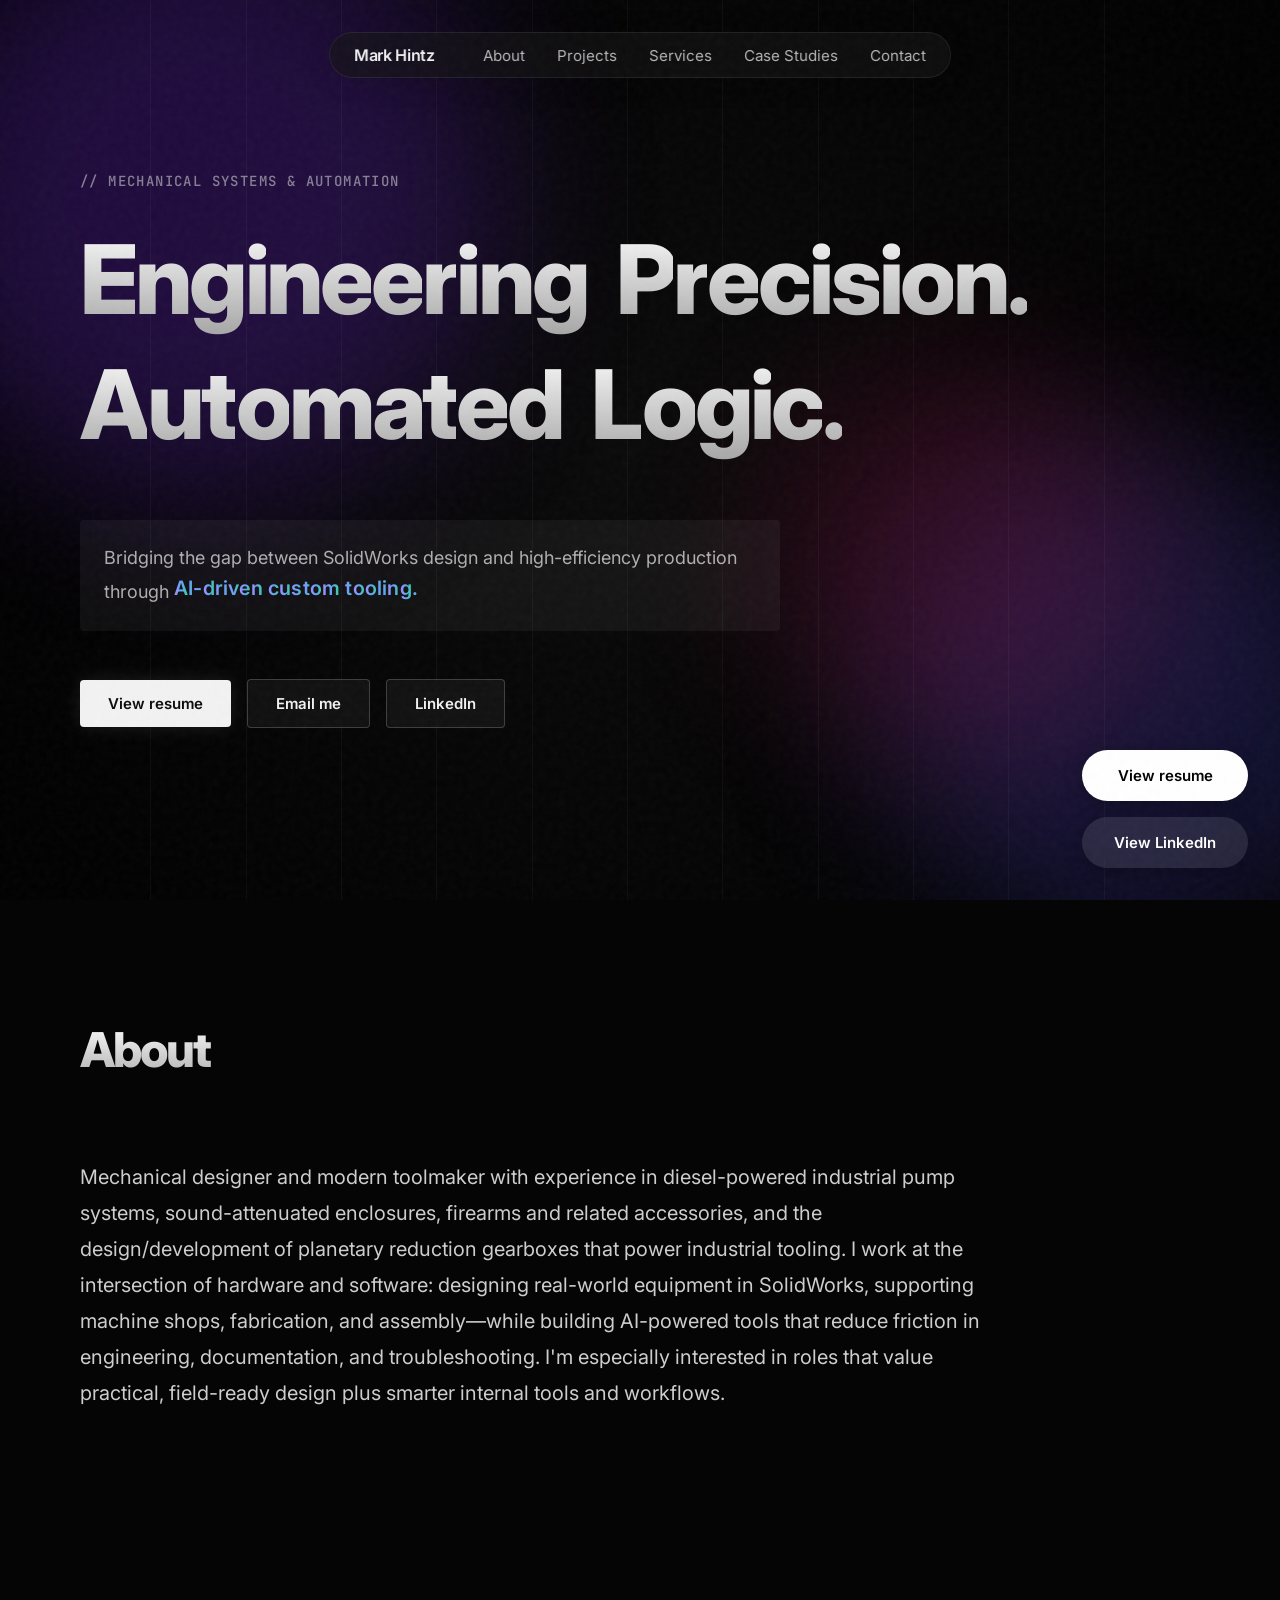
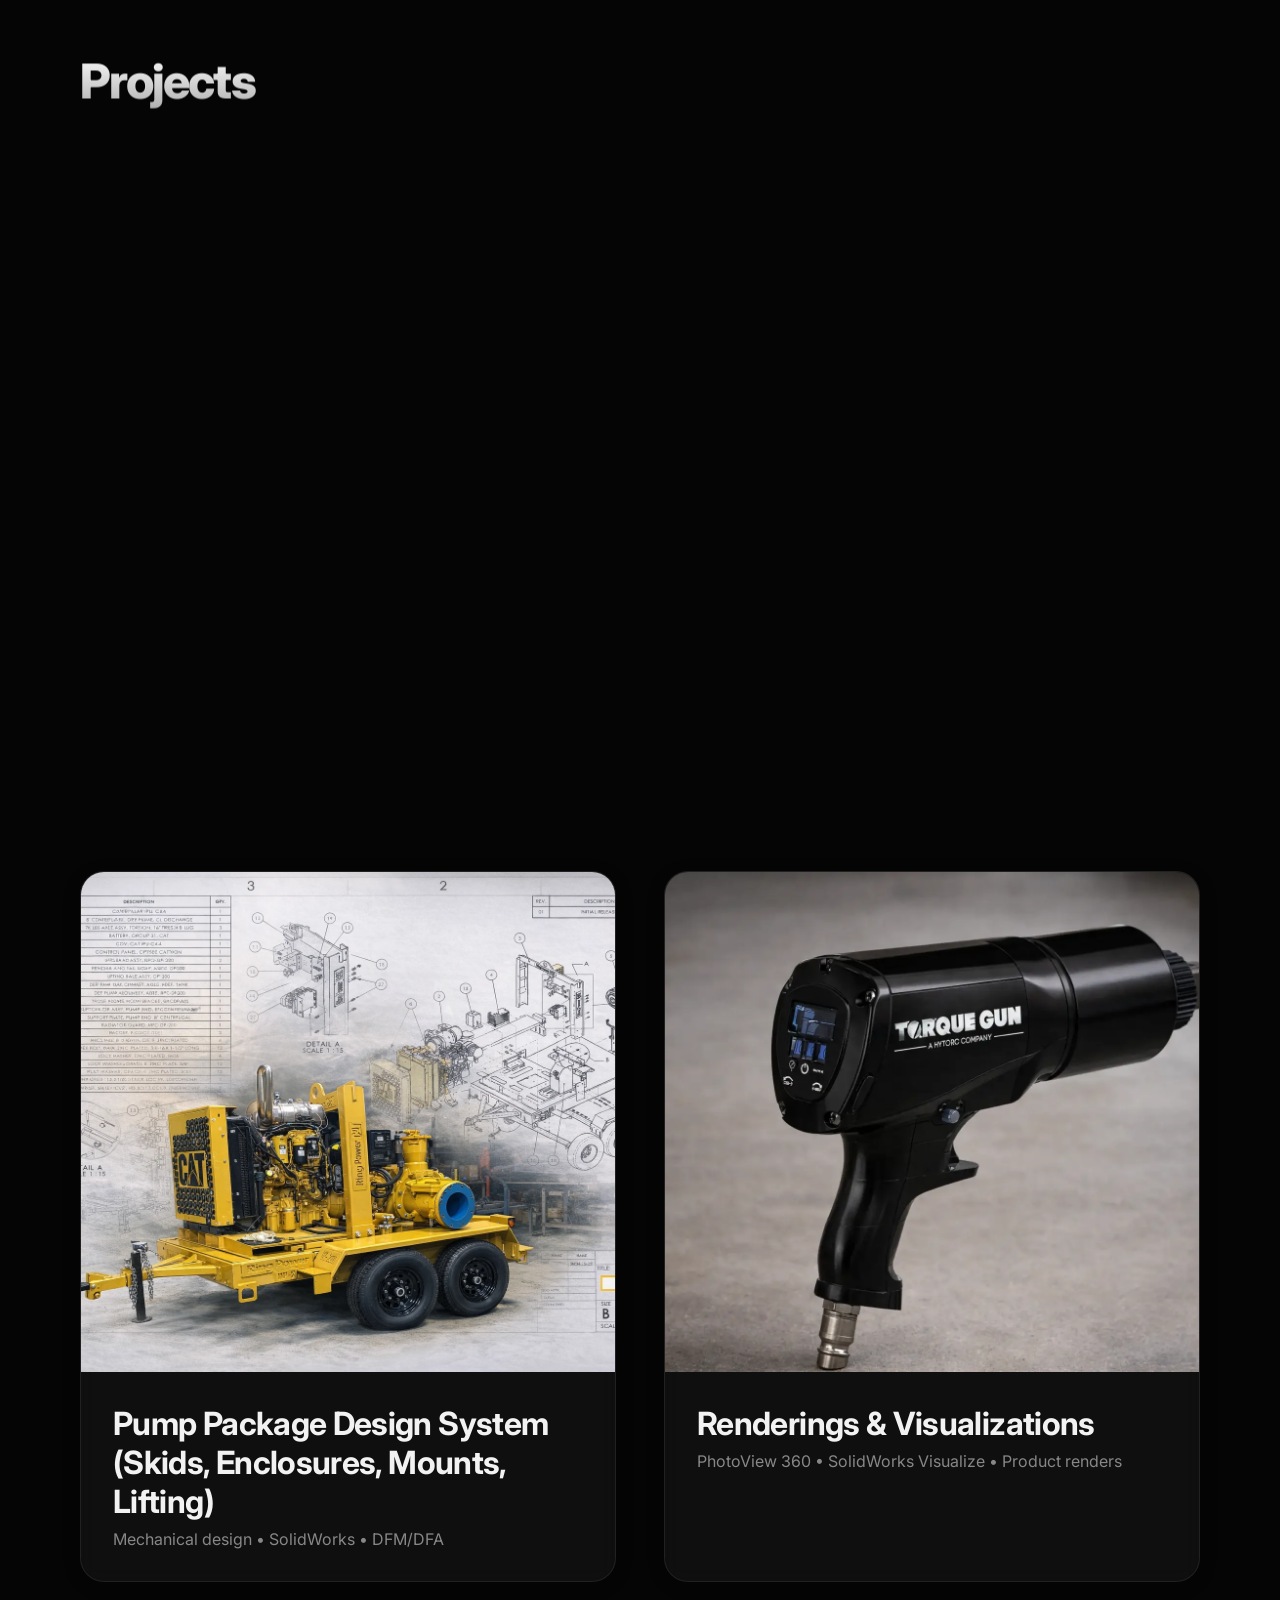
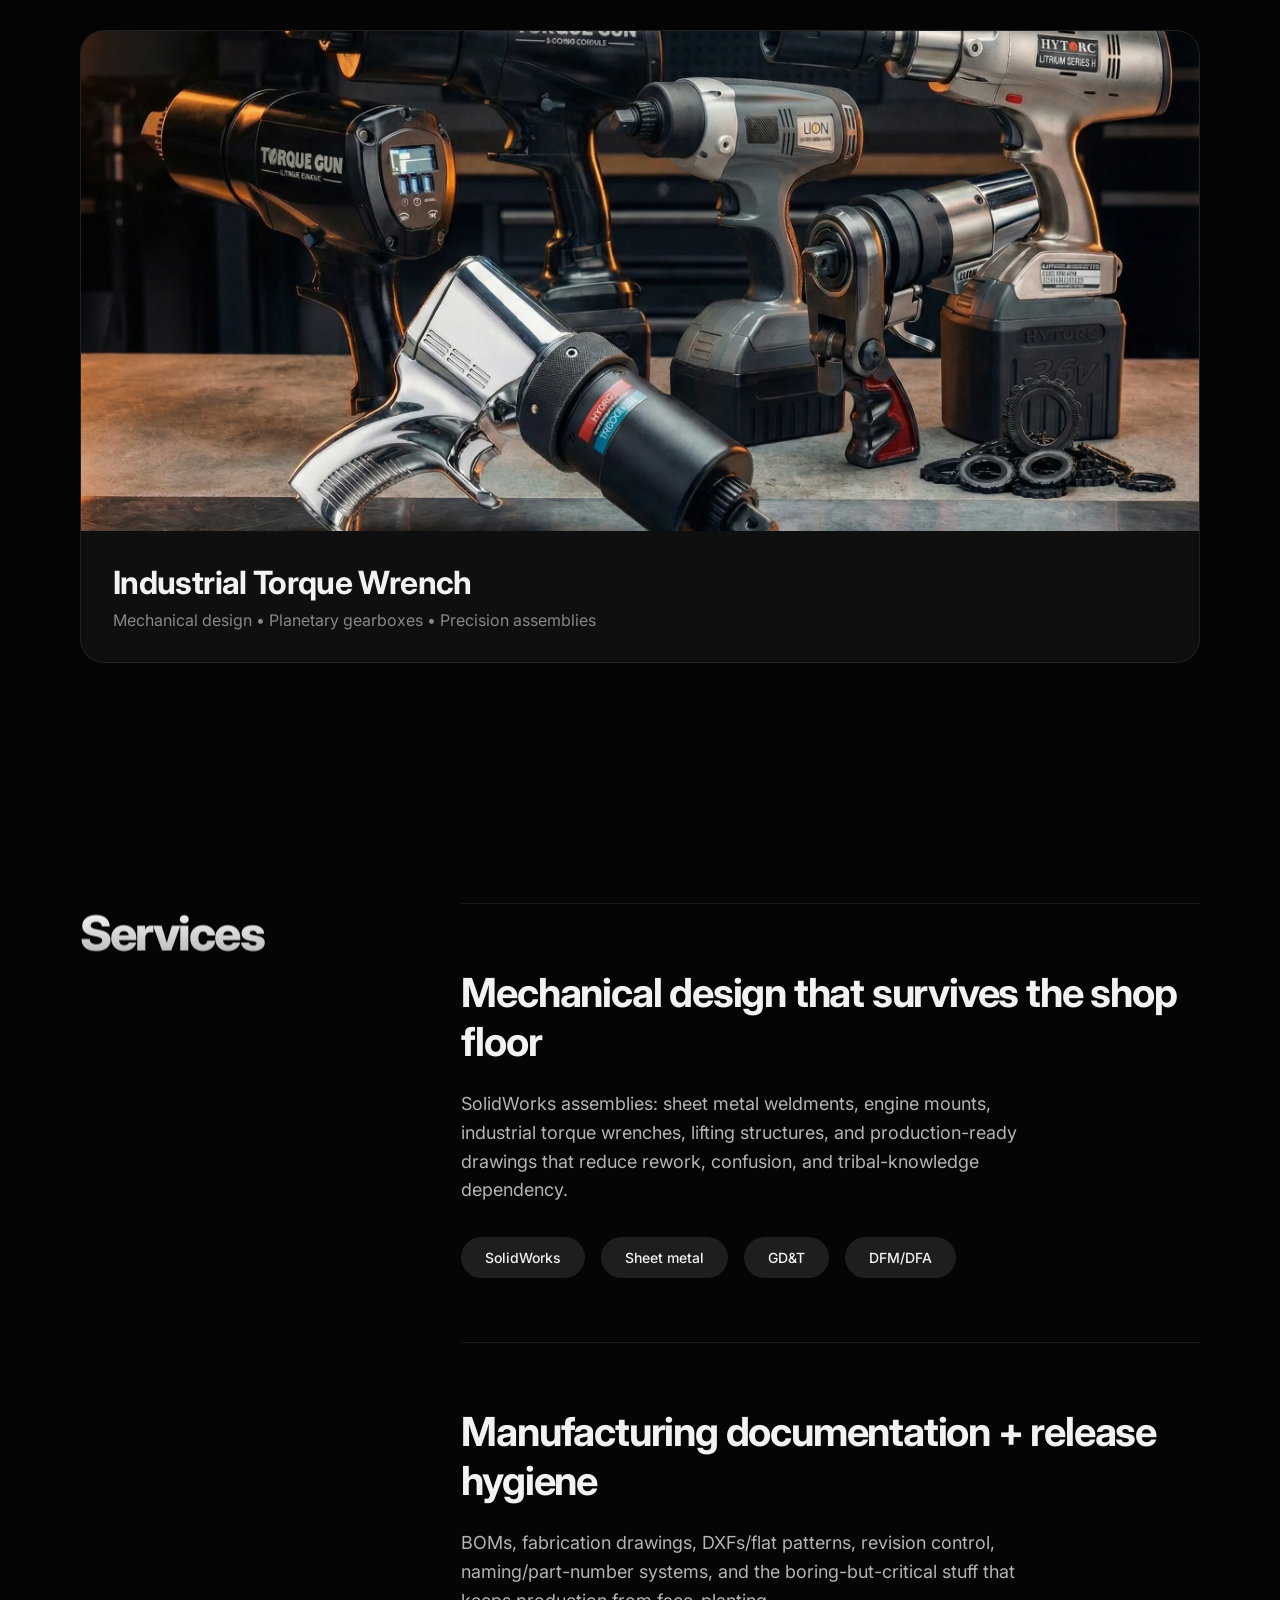
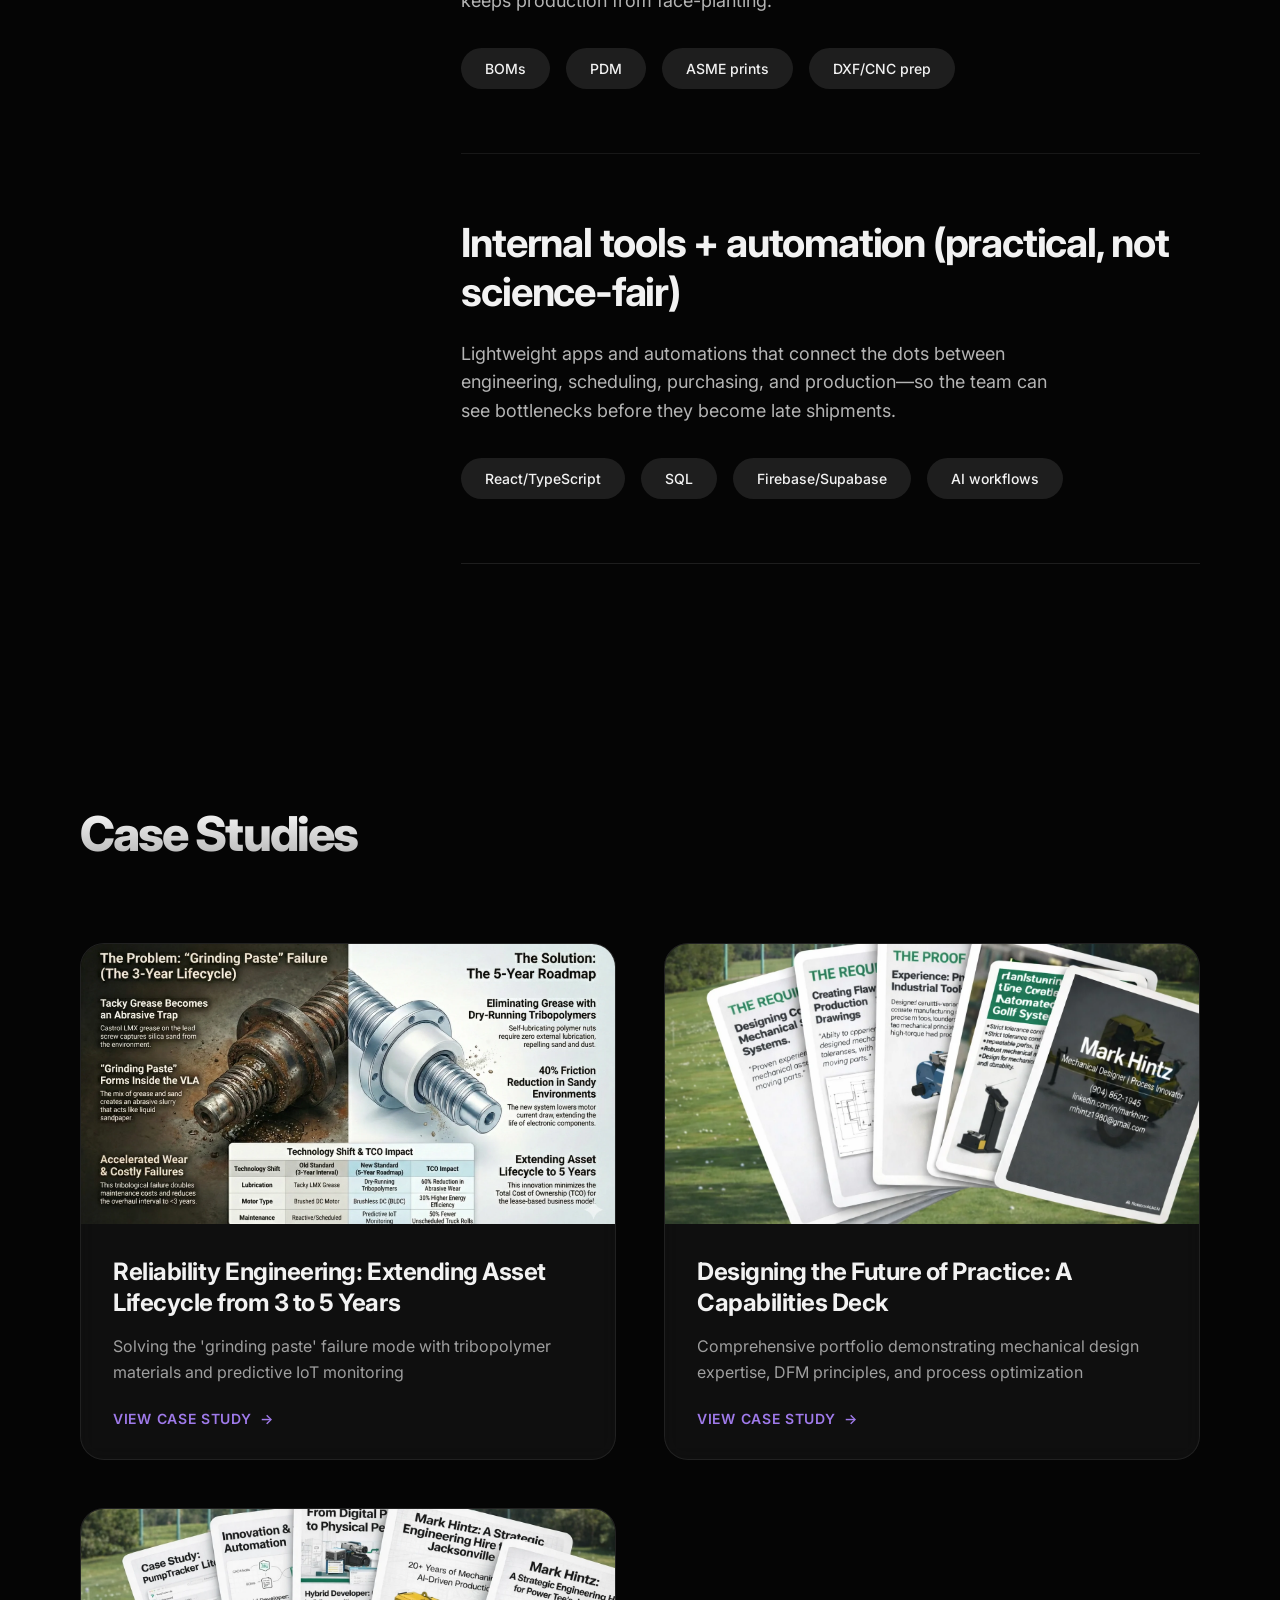
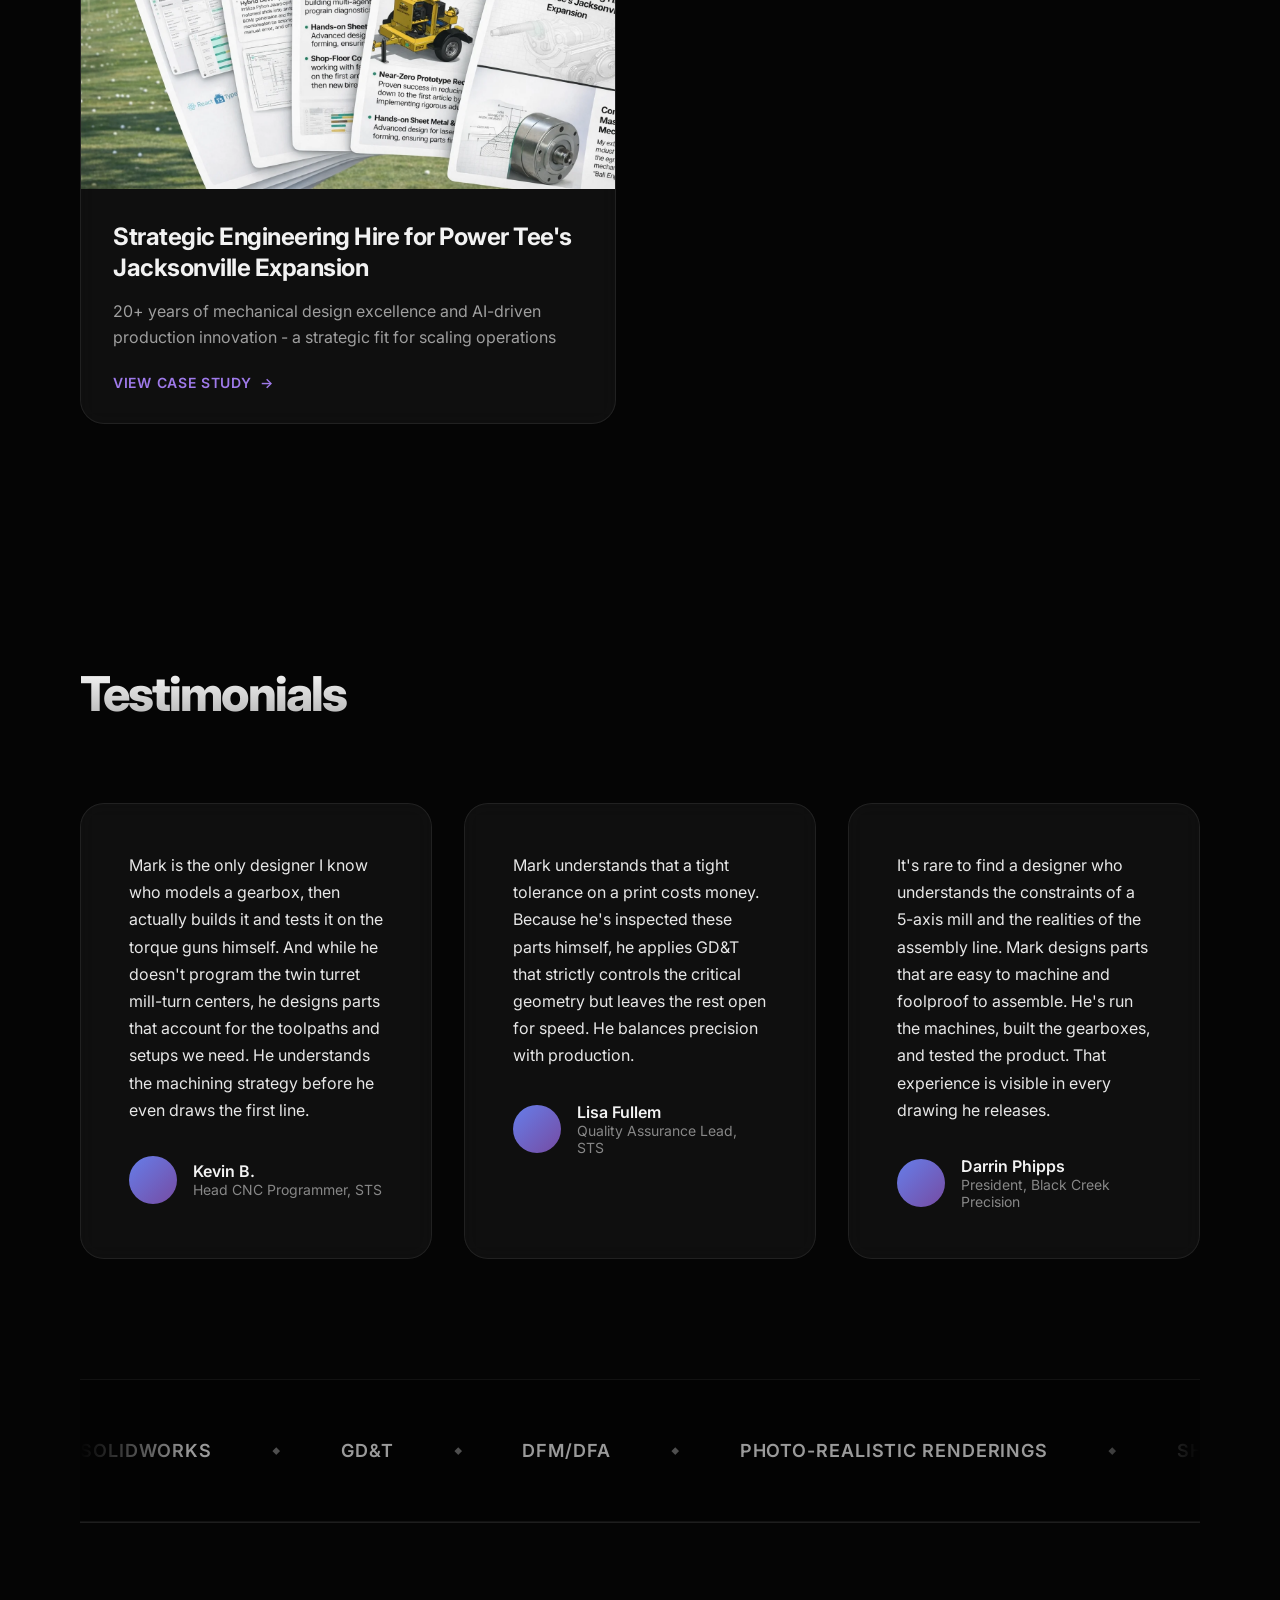
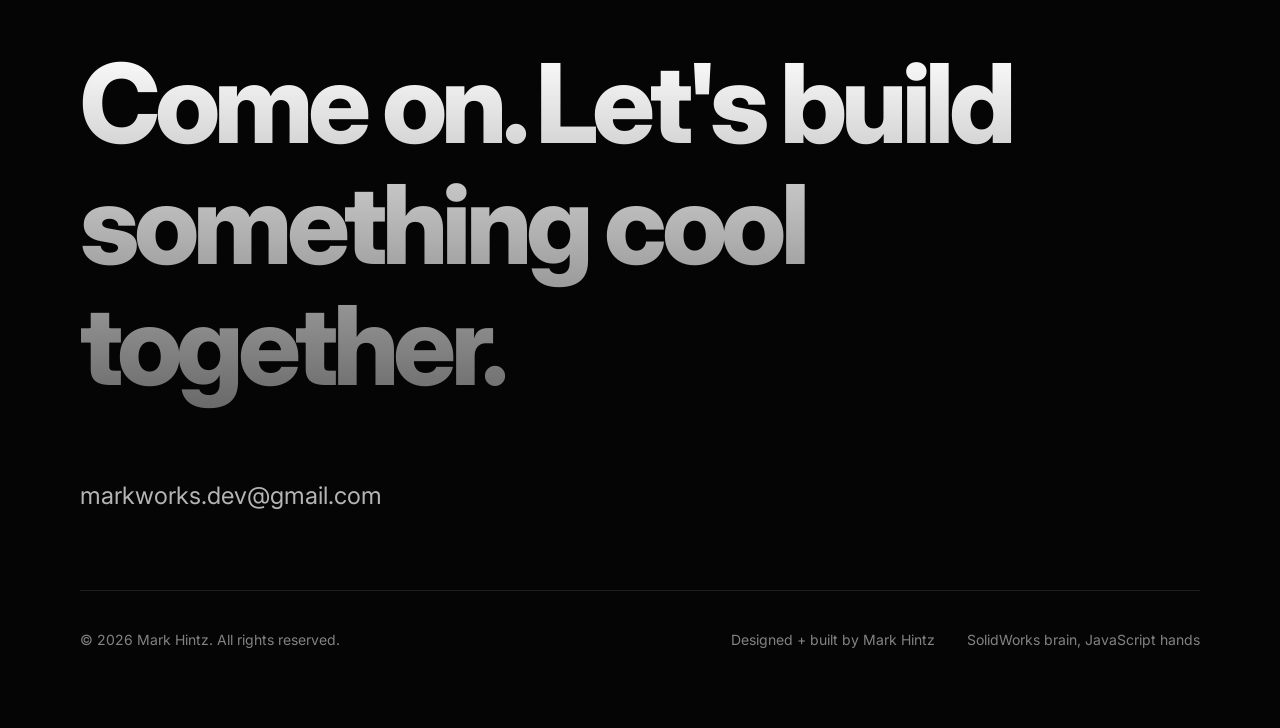
==== commit eb29d711: "seo: add meta description tag to index.html and site/index.html" ====
--- a/site/index.html
+++ b/site/index.html
@@ -3,6 +3,7 @@
   <head>
     <meta charset="utf-8" />
     <meta content="width=device-width, initial-scale=1.0" name="viewport" />
+    <meta name="description" content="Mark Hintz — Mechanical designer and automation engineer specializing in SolidWorks, AI-driven tooling, and industrial system design. Based in Jacksonville, FL." />
     <title id="page-title">Portfolio</title>
     <link href="https://fonts.googleapis.com" rel="preconnect" />
     <link crossorigin="" href="https://fonts.gstatic.com" rel="preconnect" />
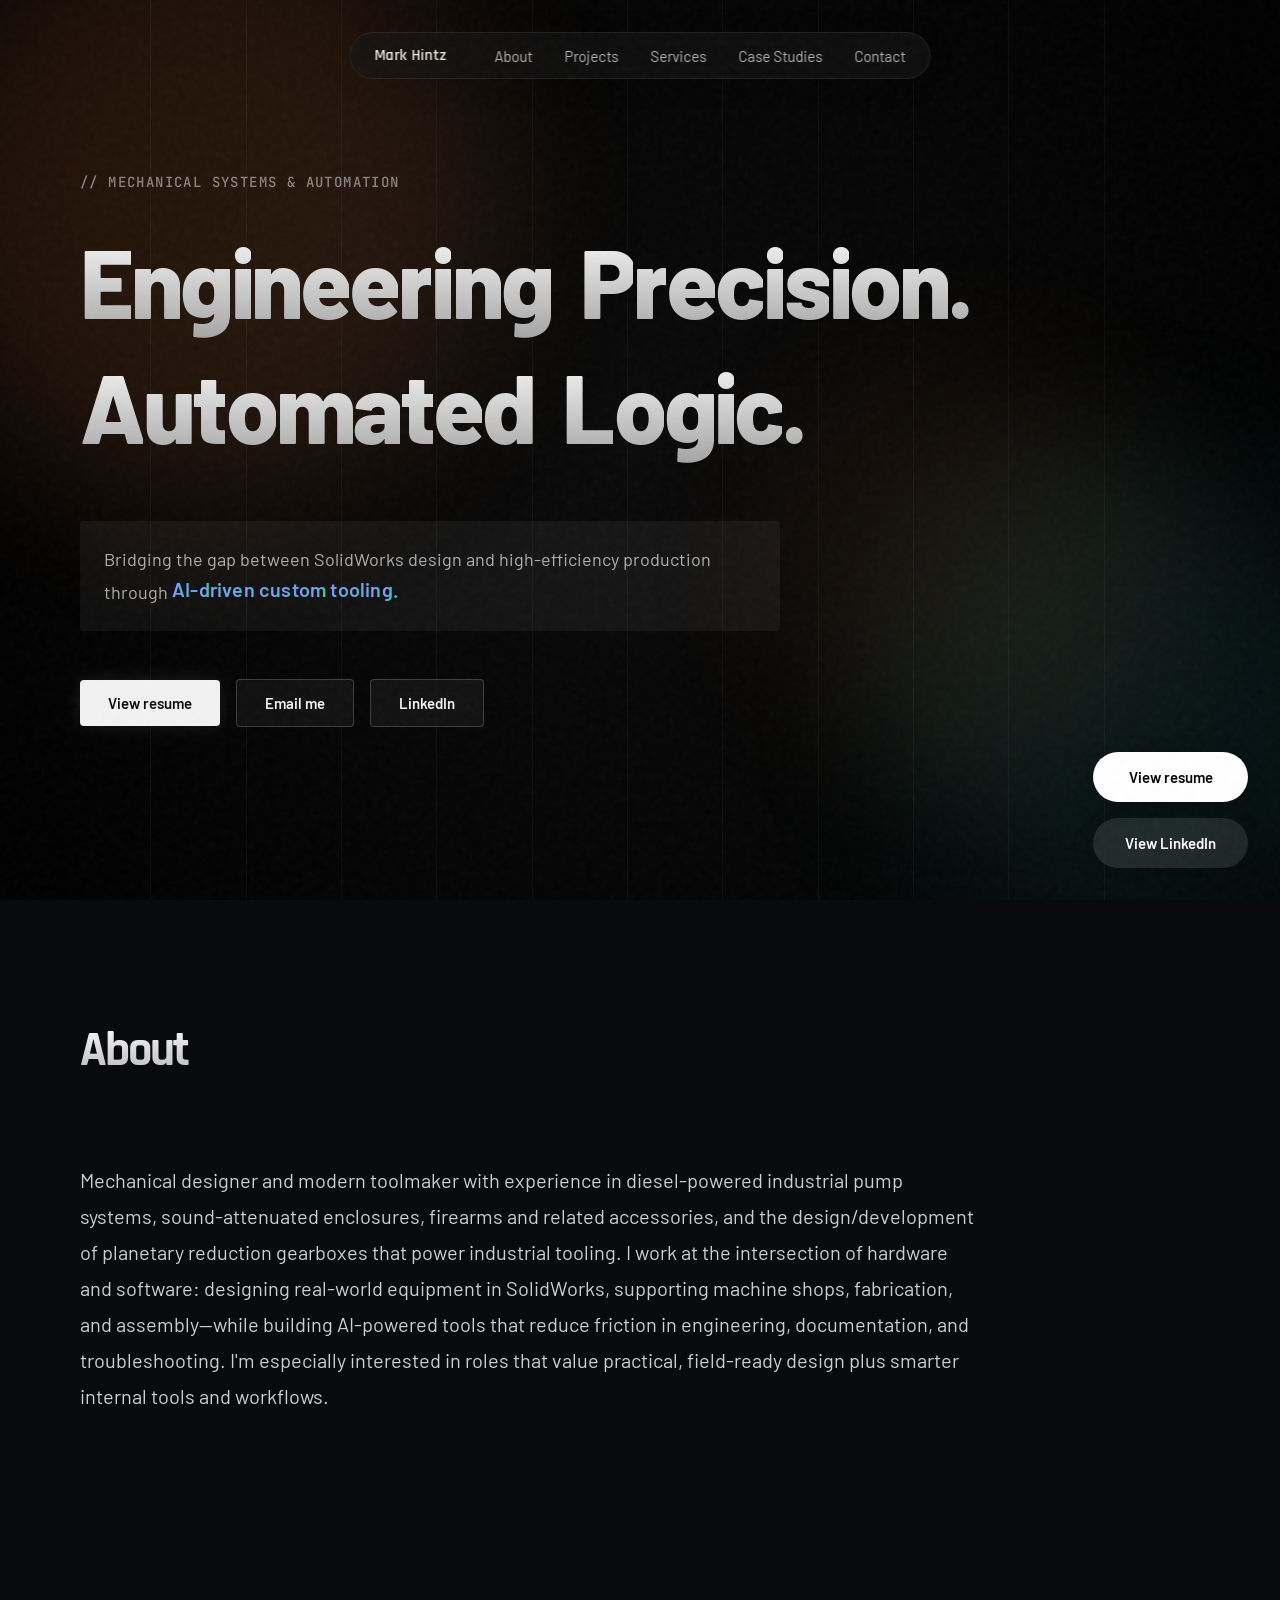
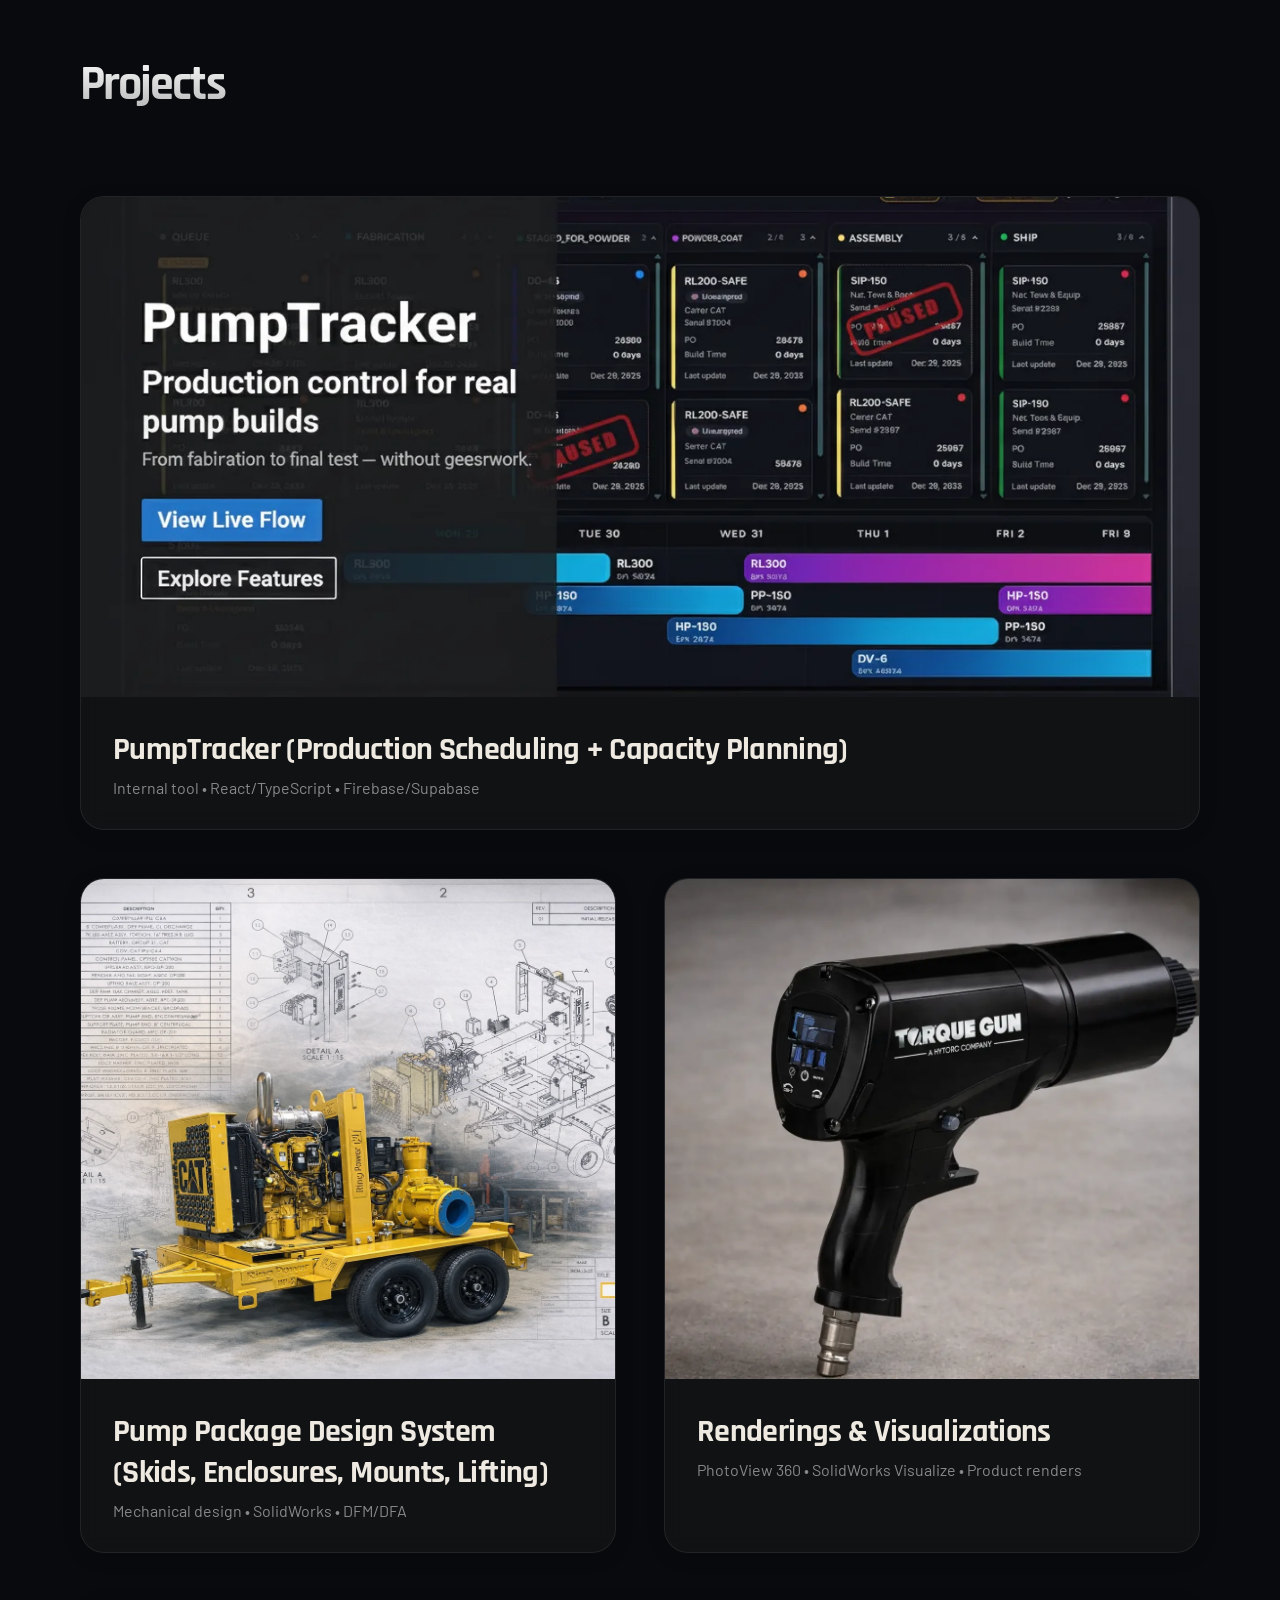
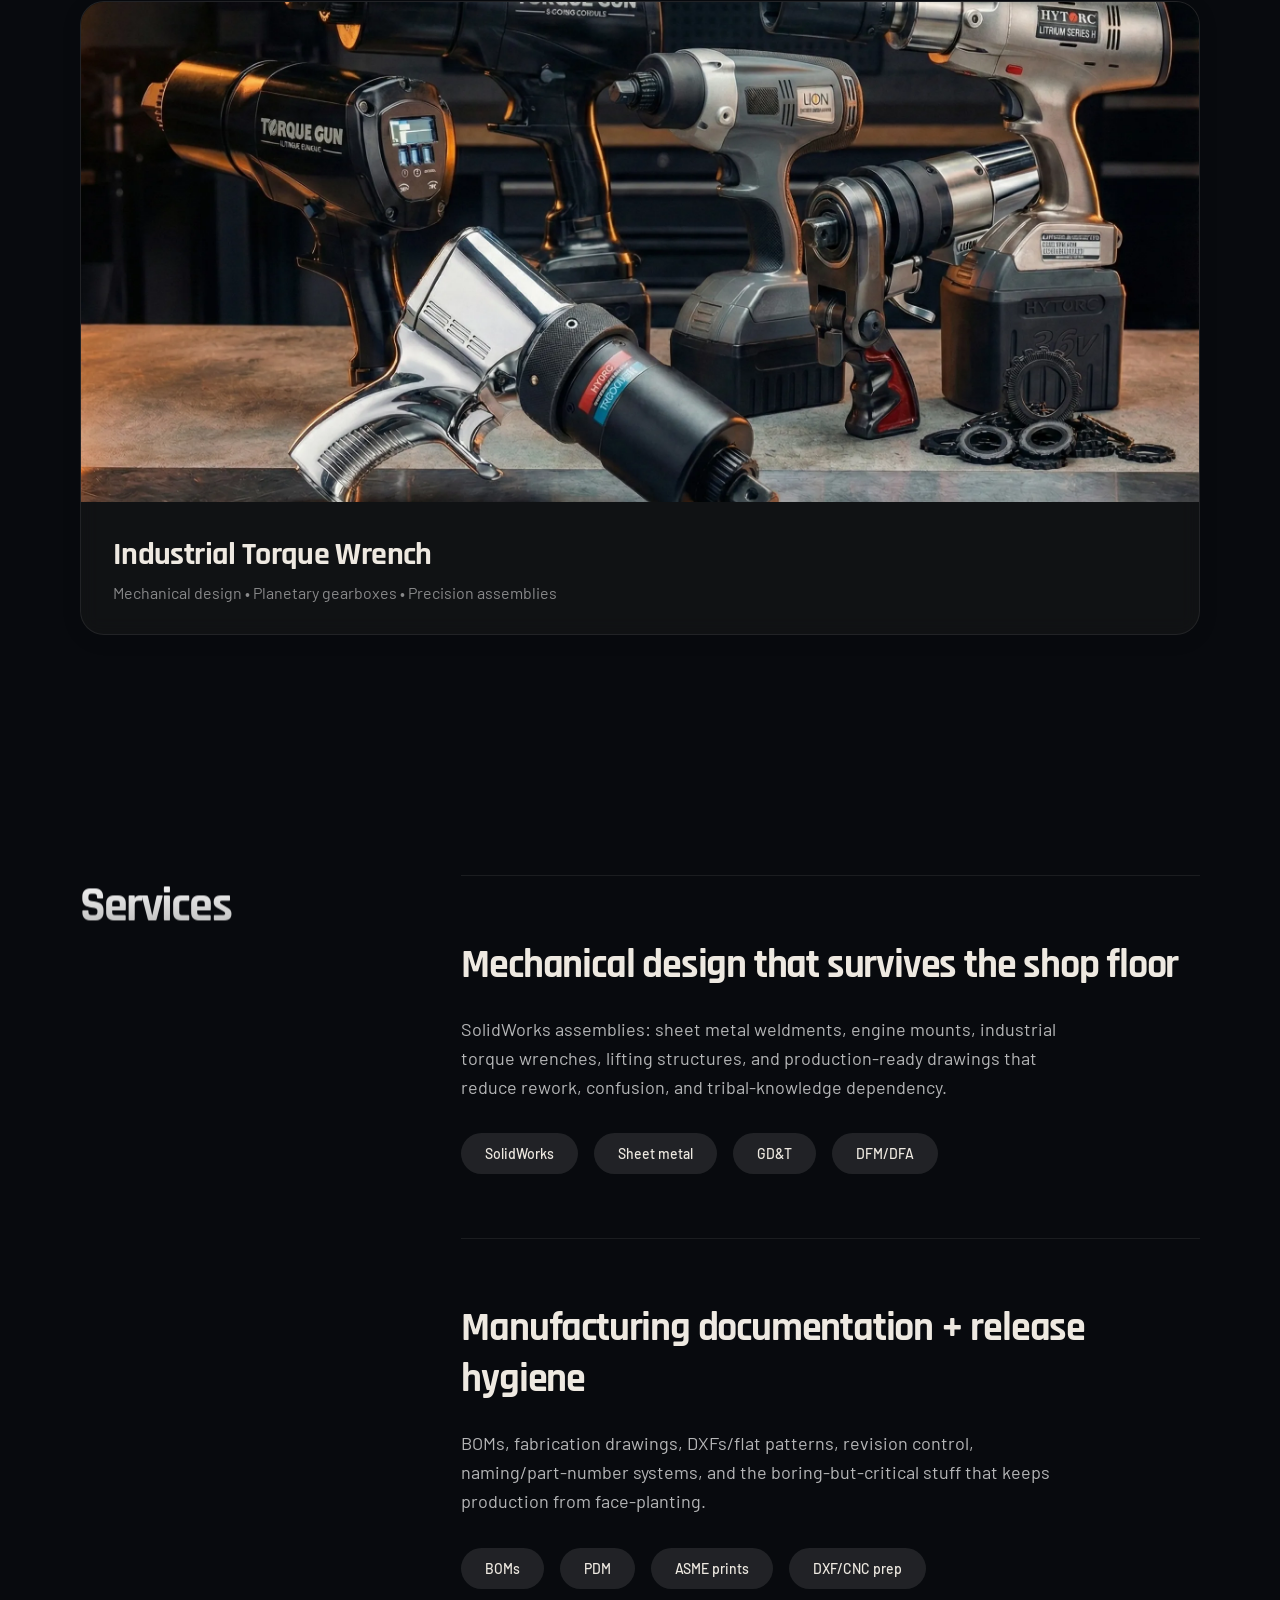
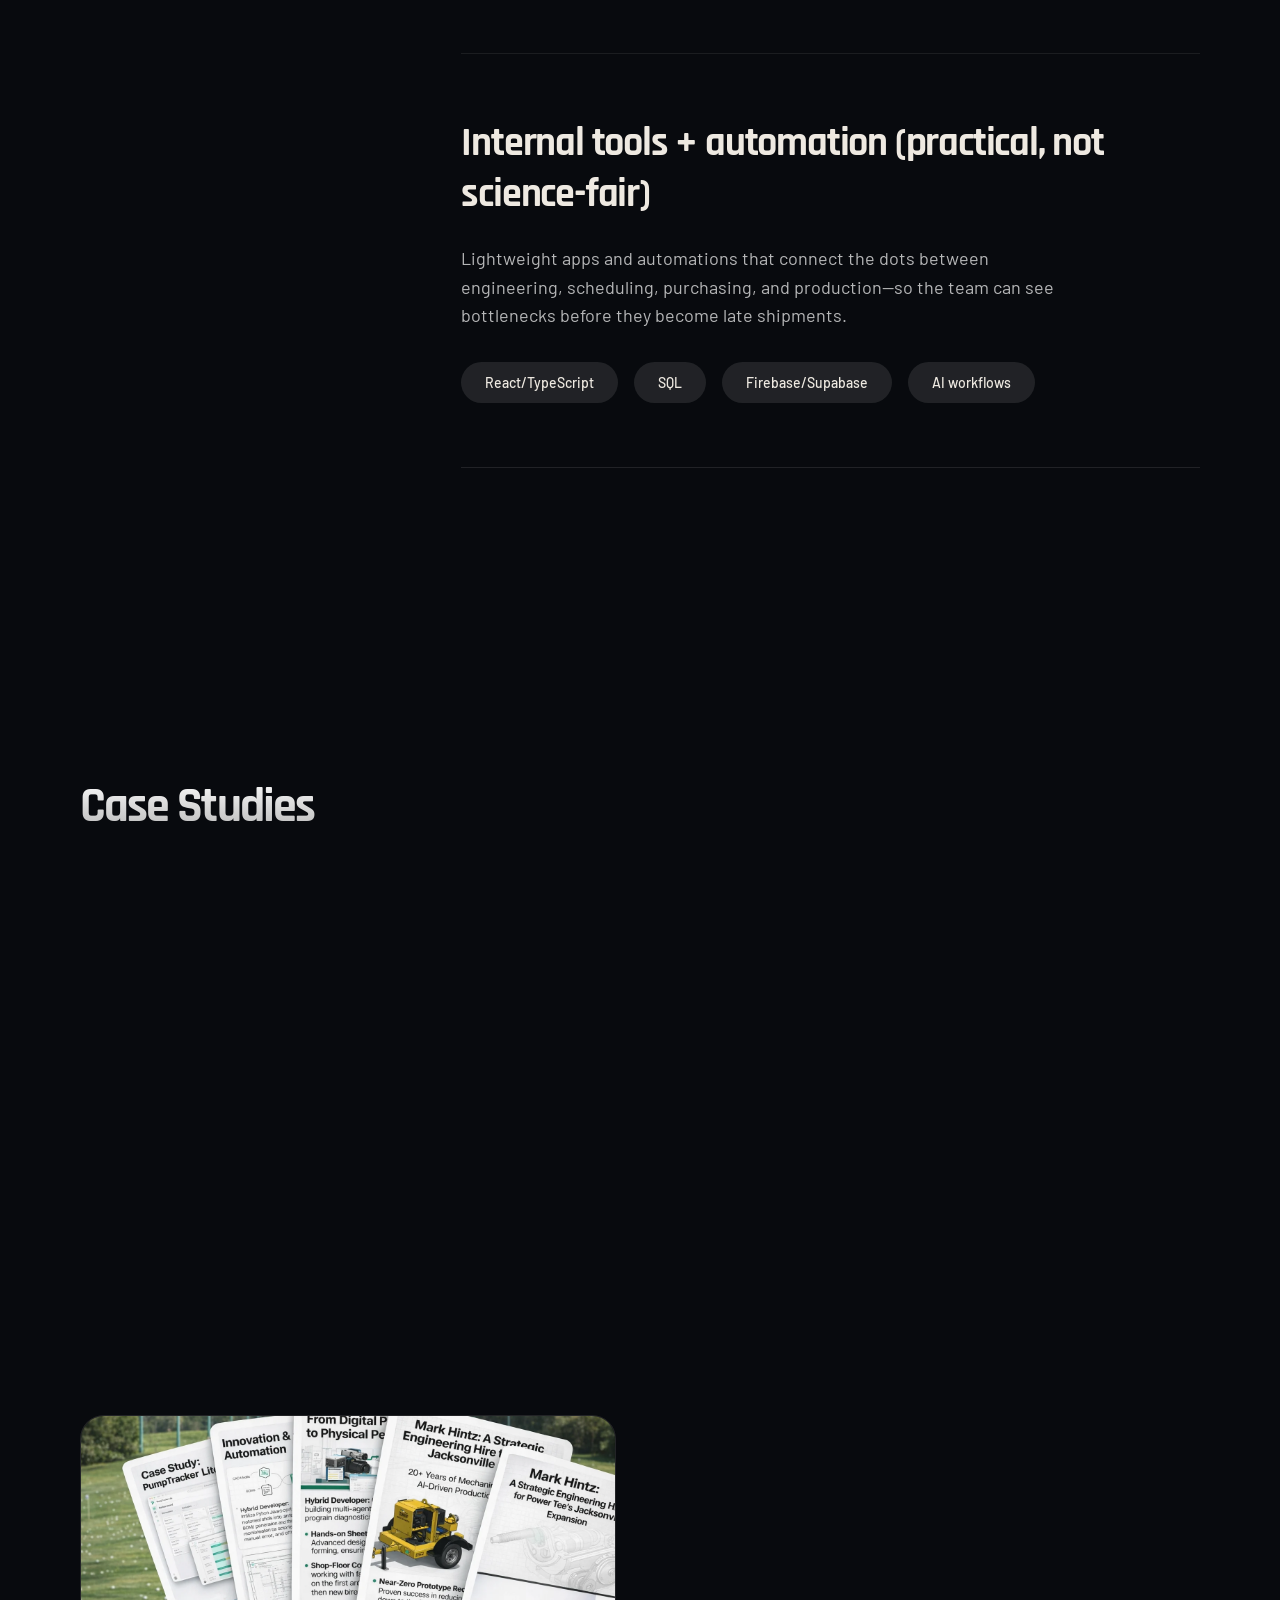
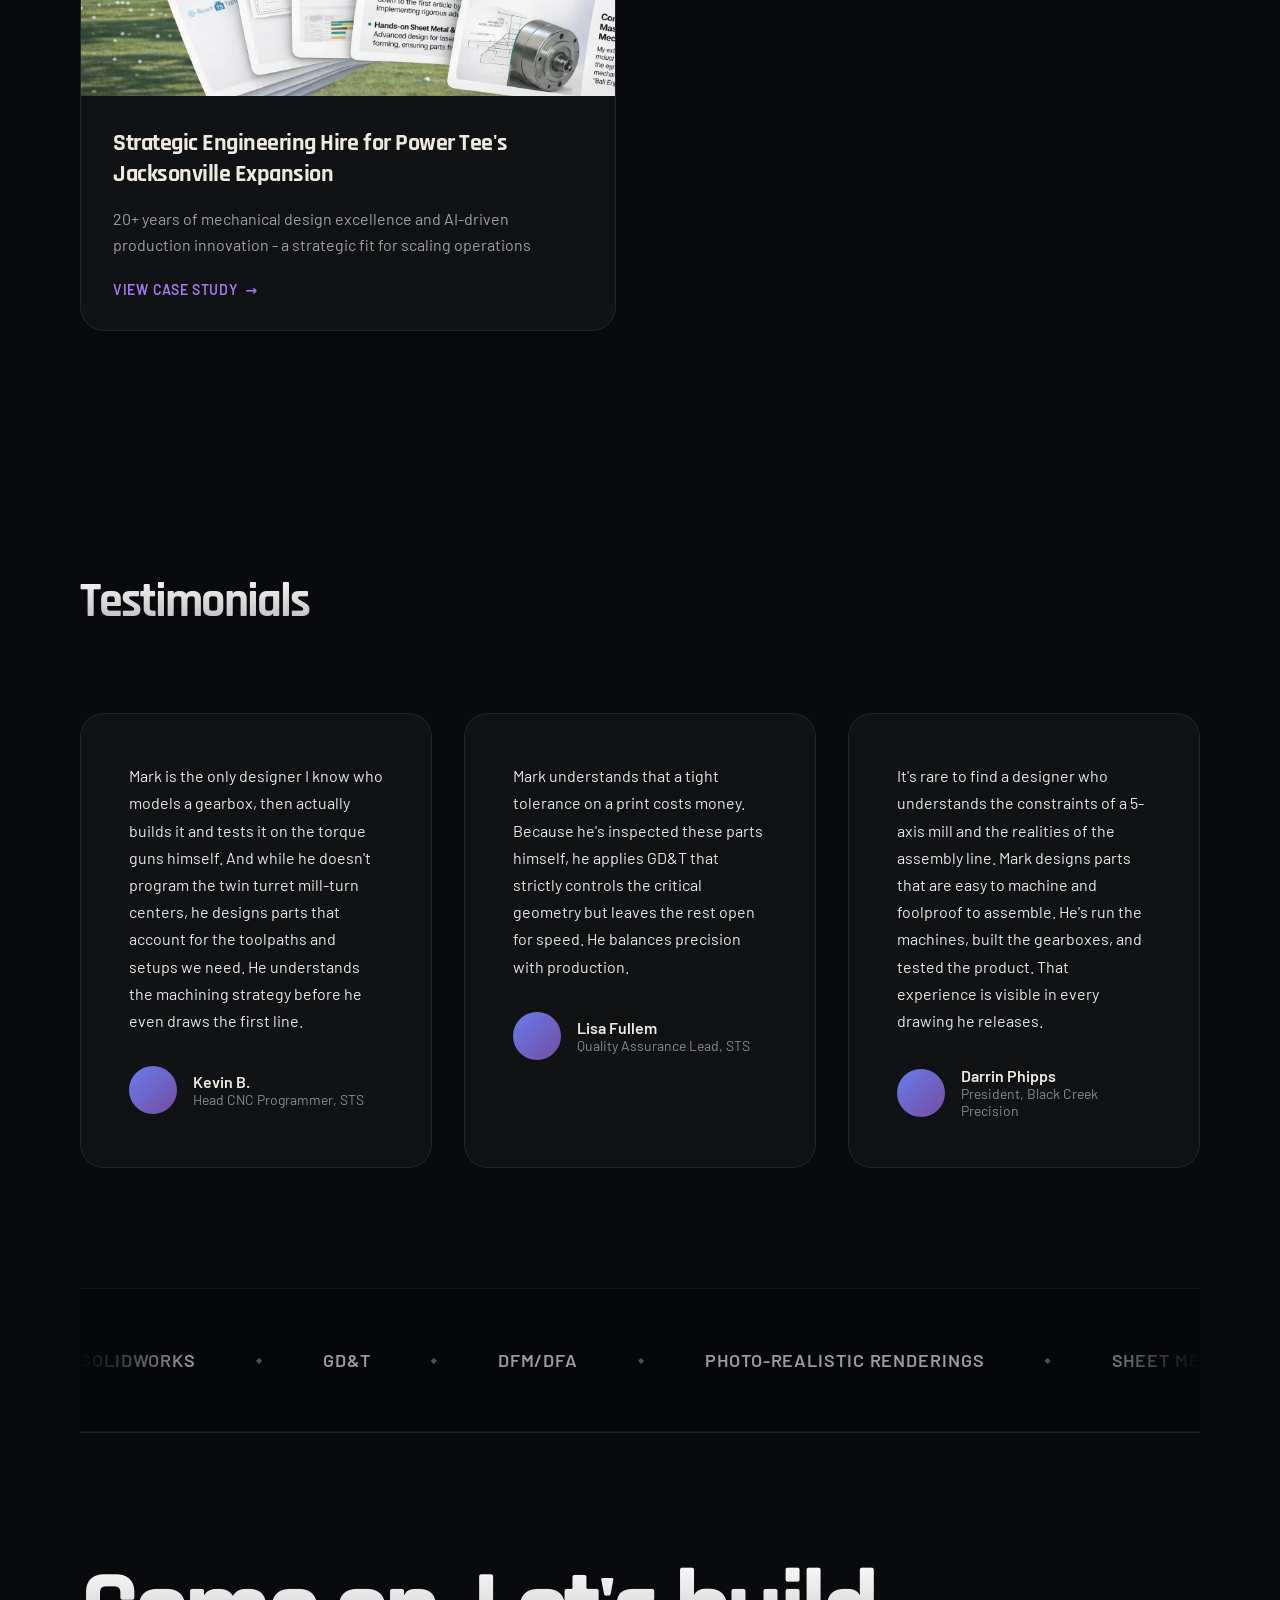
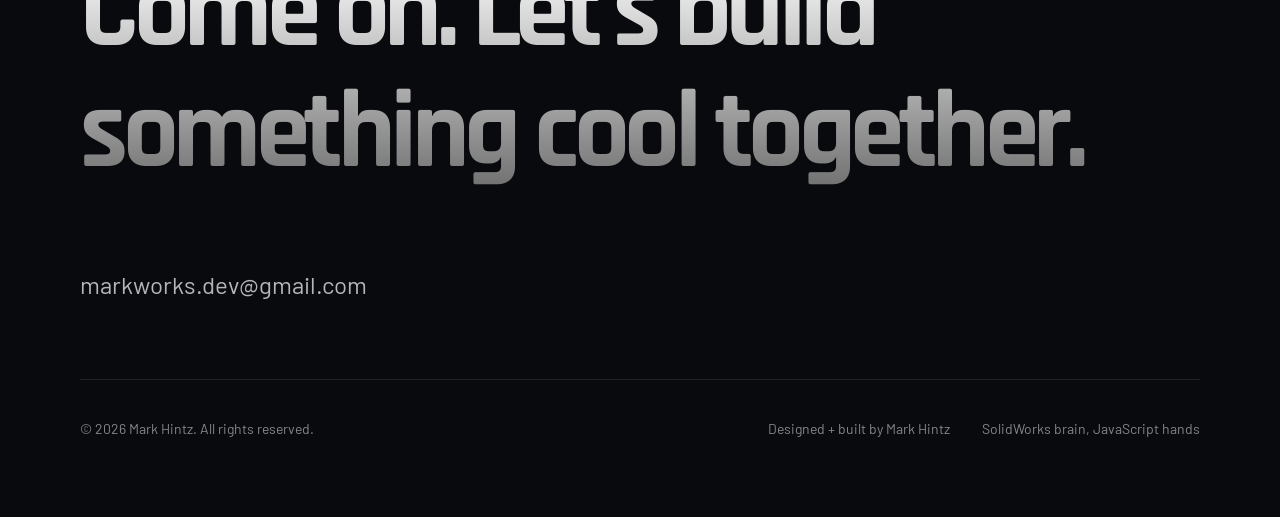
==== commit b8f411e1: "sprint-1: foundation swap — amber/teal palette, Rajdhani+Barlow fonts, kill purple AI-slop" ====
--- a/site/index.html
+++ b/site/index.html
@@ -8,7 +8,7 @@
     <link href="https://fonts.googleapis.com" rel="preconnect" />
     <link crossorigin="" href="https://fonts.gstatic.com" rel="preconnect" />
     <link
-      href="https://fonts.googleapis.com/css2?family=Inter:wght@400;500;600;700;800&amp;family=JetBrains+Mono:wght@400;500&amp;display=swap"
+      href="https://fonts.googleapis.com/css2?family=Rajdhani:wght@500;600;700&family=Barlow:wght@400;500;600&family=JetBrains+Mono:wght@400;500&display=swap"
       rel="stylesheet"
     />
     
--- a/site/css/styles.css
+++ b/site/css/styles.css
@@ -3,16 +3,32 @@
 /* ============================================
    LUCID PORTFOLIO TEMPLATE - STYLES
    ============================================ */
+
+/* CSS DESIGN TOKENS */
+:root {
+  --bg: #080A0E;
+  --surface: #0F1318;
+  --surface-raised: #161B23;
+  --accent-primary: #E07B39;
+  --accent-secondary: #3EC9C9;
+  --accent-dim: #1A3A3A;
+  --text-primary: #EEE9E1;
+  --text-muted: #5C6878;
+  --text-bright: #FFFFFF;
+  --grid-line: rgba(99, 120, 150, 0.07);
+  --border: rgba(99, 120, 150, 0.15);
+  --border-active: rgba(224, 123, 57, 0.4);
+  --font-heading: 'Rajdhani', 'Barlow Condensed', system-ui, sans-serif;
+  --font-body: 'Barlow', -apple-system, system-ui, sans-serif;
+  --font-mono: 'JetBrains Mono', 'Cascadia Code', monospace;
+}
 
 /* RESET & BASE */
 * {
-  font-family: "Inter", sans-serif;
+  font-family: var(--font-body);
   margin: 0;
   padding: 0;
   box-sizing: border-box;
-    margin: 0;
-    padding: 0;
-    box-sizing: border-box;
 }
 
 html {
@@ -20,8 +36,9 @@
 }
 
 body {
-  background-color: #050505; /* Darker, richer black */
-  color: #f2f2f2;
+  background-color: var(--bg);
+  color: var(--text-primary);
+  font-family: var(--font-body);
   overflow-x: hidden;
   position: relative;
 }
@@ -56,14 +73,14 @@
   position: absolute;
   border-radius: 50%;
   filter: blur(80px);
-  opacity: 0.4;
+  opacity: 0.25;
   animation: floatBlob 20s infinite alternate cubic-bezier(0.4, 0, 0.2, 1);
 }
 
 .glow-blob-1 {
   width: 600px;
   height: 600px;
-  background: #4c1d95; /* Deep Purple */
+  background: rgba(224, 123, 57, 0.6); /* Amber */
   top: -100px;
   left: -100px;
   animation-delay: 0s;
@@ -72,7 +89,7 @@
 .glow-blob-2 {
   width: 500px;
   height: 500px;
-  background: #312e81; /* Indigo */
+  background: rgba(62, 201, 201, 0.4); /* Teal */
   bottom: -50px;
   right: -100px;
   animation-delay: -5s;
@@ -81,10 +98,10 @@
 .glow-blob-3 {
   width: 400px;
   height: 400px;
-  background: #be185d; /* Pink/Magenta Accent */
+  background: rgba(224, 123, 57, 0.3); /* Warm amber secondary */
   top: 40%;
   left: 60%;
-  opacity: 0.2;
+  opacity: 0.25;
   animation-delay: -10s;
 }
 
@@ -96,6 +113,22 @@
     transform: translate(40px, -40px) scale(1.1);
   }
 }
+
+/* ============================================
+   TYPOGRAPHY SYSTEM
+   ============================================ */
+h1, h2, h3, h4, h5, h6,
+.hero-title, .hero-name, .section-title, .section-header,
+.nav-logo, .floating-nav .nav-logo,
+.project-title, .case-study-title, .service-title {
+  font-family: var(--font-heading);
+  letter-spacing: 0.02em;
+}
+
+/* Rajdhani heading weight corrections */
+h1, .hero-title { font-weight: 700; }
+h2, .section-title { font-weight: 600; }
+h3 { font-weight: 500; }
 
 /* ============================================
    12-COLUMN GRID OVERLAY
@@ -196,7 +229,7 @@
 }
 
 .hero-super-header {
-  font-family: "JetBrains Mono", monospace;
+  font-family: var(--font-mono);
   font-size: 14px;
   font-weight: 500;
   text-transform: uppercase;
@@ -382,7 +415,7 @@
   transform: translateY(-8px) scale(1.01);
   background: rgba(40, 40, 40, 0.6);
   border-color: rgba(255, 255, 255, 0.2);
-  box-shadow: 0 20px 40px rgba(0, 0, 0, 0.4), 0 0 40px rgba(76, 29, 149, 0.1); /* Subtle colored glow */
+  box-shadow: 0 20px 40px rgba(0, 0, 0, 0.4), 0 0 40px rgba(224, 123, 57, 0.1); /* Subtle amber glow */
 }
 
 .project-image-container {
